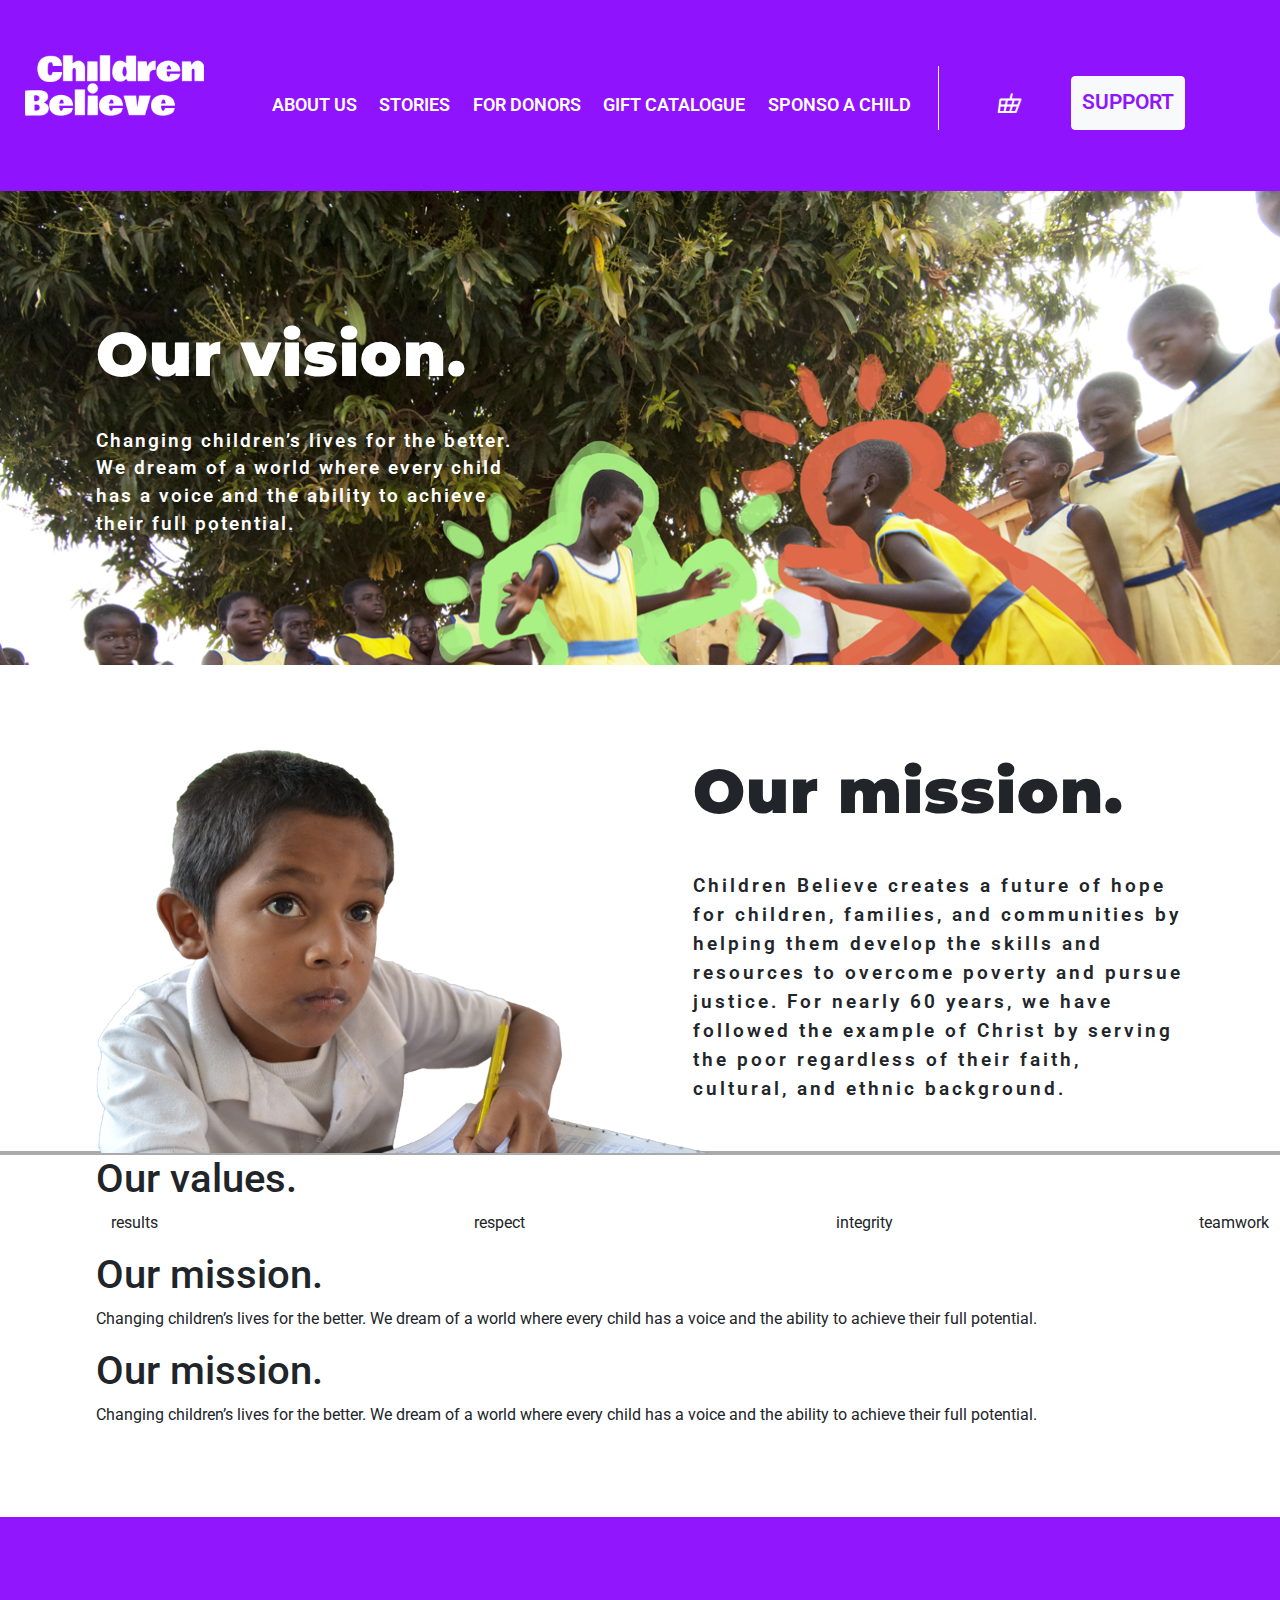
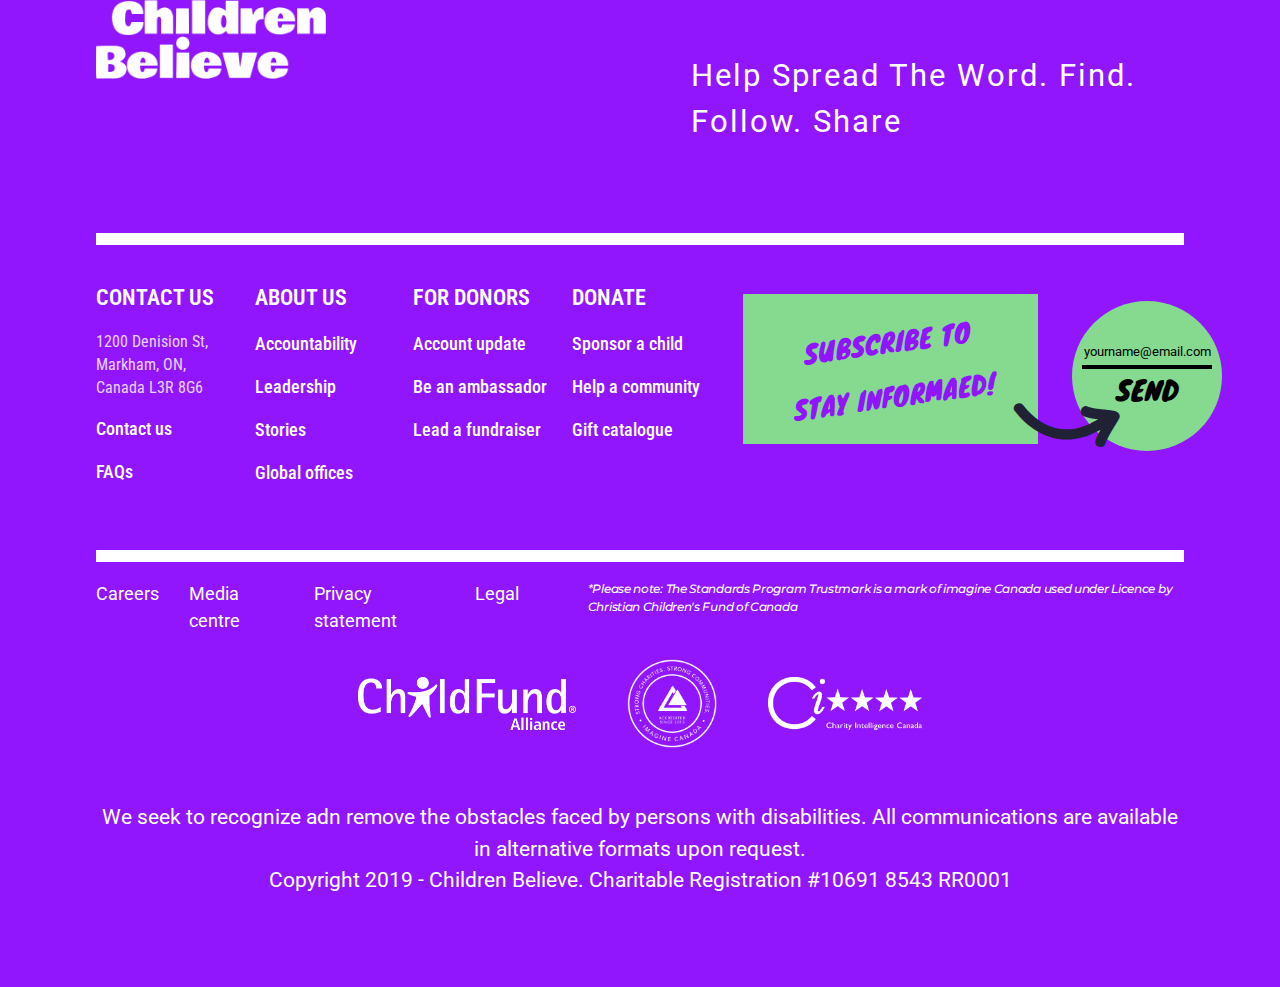
==== pages/mission.html @ 6f50b4f4 "vision & mission" ====
<!DOCTYPE html>
<html lang="en">
<head>
  <title>Bootstrap 4 Example</title>
  <meta charset="utf-8">
  <meta name="viewport" content="width=device-width, initial-scale=1">
  <link rel="stylesheet" href="https://maxcdn.bootstrapcdn.com/bootstrap/4.3.1/css/bootstrap.min.css">
  <link href='https://fonts.googleapis.com/css?family=Montserrat' rel='stylesheet'>
  <link href='https://fonts.googleapis.com/css?family=Bowlby+One' rel='stylesheet'>
  <link href='https://fonts.googleapis.com/css?family=Roboto+Condensed:700' rel='stylesheet' type='text/css'>
  <link href="https://fonts.googleapis.com/css?family=Archivo+Black|Bowlby+One|Bowlby+One+SC|Fjalla+One|IM+Fell+DW+Pica|Knewave|Lato:300,400,700|Montserrat:300,300i,400,400i,500,500i,600,600i,700,700i,800,800i|Roboto+Condensed:300,300i,400,400i,700,700i|Roboto:300,300i,400,400i,500,500i,700,700i,900,900i|Schoolbell&amp;display=swap&amp;subset=latin-ext" rel="stylesheet">

  <link rel="stylesheet" href="https://use.fontawesome.com/releases/v5.8.2/css/all.css" integrity="sha384-oS3vJWv+0UjzBfQzYUhtDYW+Pj2yciDJxpsK1OYPAYjqT085Qq/1cq5FLXAZQ7Ay" crossorigin="anonymous">
  <!--<link rel="stylesheet" type="text/css" href="//fonts.googleapis.com/css?family=Knewave"/>-->

  <script src="https://ajax.googleapis.com/ajax/libs/jquery/3.4.0/jquery.min.js"></script>
  <script src="https://cdnjs.cloudflare.com/ajax/libs/popper.js/1.14.7/umd/popper.min.js"></script>
  <script src="https://maxcdn.bootstrapcdn.com/bootstrap/4.3.1/js/bootstrap.min.js"></script>
  <link rel="stylesheet" href="../css/common.css">
  <link rel="stylesheet" href="../css/header.css">
  <link rel="stylesheet" href="../css/footer.css">
  <link rel="stylesheet" href="../css/mission.css">
</head>
<body>

  <div class="container-fluid content-wrapper">

    <!-- header section -->
    <div class="d-flex justify-content-between header-section">

      <div class="logo-part">
      </div>

      <div class="navbar-part">
        <nav class="navbar navbar-expand-sm">
          <!-- Links -->
          <ul class="navbar-nav">
            <li class="nav-item">
              <a class="nav-link" href="#">ABOUT US</a>
            </li>
            <li class="nav-item">
              <a class="nav-link" href="#">STORIES</a>
            </li>
            <li class="nav-item">
              <a class="nav-link" href="#">FOR DONORS</a>
            </li>
            <li class="nav-item">
              <a class="nav-link" href="#">GIFT CATALOGUE</a>
            </li>
            <li class="nav-item">
              <a class="nav-link" href="#">SPONSO A CHILD</a>
            </li>
          </ul>
          <i class="fas fa-bars" onclick="openNav()"></i>
          <div id="myNav" class="overlay d-md-none d-sm-block">
            <a href="javascript:void(0)" class="closebtn" onclick="closeNav()">&times;</a>
            <div class="overlay-content">
              <a href="#homepage.html">ABOUT US</a>
              <a href="">STORIES</a>
              <a href="">FOR DONORS</a>
              <a href="">GIFT CATALOGUE</a>
              <a href="#sneakers.html">SPONSO A CHILD</a>
            </div>
          </div>
        </nav>
      </div>

      <div class="contact-part">
        <i class="fa fa-search"></i>
        <div class="custom-dropdown-menu">
          <div class="input-group mb-3">
            <input type="text" class="form-control" placeholder="Search">
            <div class="input-group-append">
              <button class="btn btn-success" type="submit">Go</button>
            </div>
          </div>
        </div>

        <i class="fas fa-shopping-basket"></i>
        <i class="fa fa-phone"></i>

        <button  type="button" class="btn btn-light">SUPPORT</button>
      </div>
    </div>

    <!--vision container-->
    <div class="vision-container">
      <div class="custom-container">
        <div>
          <h1>Our vision.</h1>
          <p>Changing children’s lives for the better.
            We dream of a world where every child
            has a voice and the ability to achieve
            their full potential.</p>
        </div>
      </div>
    </div>

    <!--mission container-->
    <div class="mission-container">
      <div class="custom-container d-flex">
        <img src="../img/mission/mission2.png"/>
        <div class="left-part"></div>
        <div class="right-part">
          <h1>Our mission.</h1>
          <p>Children Believe creates a future of hope for
            children, families, and communities by helping them
            develop the skills and resources to overcome
            poverty and pursue justice.
            For nearly 60 years, we have followed the example
            of Christ by serving the poor regardless of their
            faith, cultural, and ethnic background.</p>
        </div>
      </div>
    </div>

    <!--values container-->
    <div class="values-container">
      <div class="custom-container">
        <div class="left-part">
          <h1>Our values.</h1>
          <div class="d-flex values-content-container">
            <div class="col-12 col-md-4">
              <p class="values-title">results</p>
            </div>
            <div class="col-12 col-md-4">
              <p class="values-title">respect</p>
            </div>
            <div class="col-12 col-md-4">
              <p class="values-title">integrity</p>
            </div>
            <div class="col-12 col-md-4">
              <p class="values-title">teamwork</p>
            </div>
            <div class="col-12 col-md-4">
              <p class="values-title">excellence</p>
            </div>
          </div>
        </div>
      </div>
    </div>

    <!--we believe container-->
    <div class="we-believe-container">
      <div class="custom-container">
        <div>
          <h1>Our mission.</h1>
          <p>Changing children’s lives for the better.
            We dream of a world where every child
            has a voice and the ability to achieve
            their full potential.</p>
        </div>
      </div>
    </div>

    <!--today aims container-->
    <div class="today-aims-container">
      <div class="custom-container">
        <div>
          <h1>Our mission.</h1>
          <p>Changing children’s lives for the better.
            We dream of a world where every child
            has a voice and the ability to achieve
            their full potential.</p>
        </div>
      </div>
    </div>

    <!--help buttons container-->
    <div class="help-buttons-container">
      <div class="custom-container">
      </div>
    </div>

    <!-- footer section -->
    <div class="footer-section">
      <div class="custom-container">
        <div class="d-md-flex d-sm-block footer-top">
          <div class="left-part"><img src="../img/home/logo.png"/></div>
          <div class="right-part ">
            <div class="icon-container d-md-block d-sm-flex">
              <i class="fab fa-facebook-square"></i>
              <i class="fab fa-twitter"></i>
              <i class="fab fa-instagram"></i>
              <i class="fab fa-youtube"></i>
            </div>
            <p>Help Spread The Word. Find. Follow. Share</p>
          </div>
        </div>
        <div class="footer-divide-white"></div>
        <div class="flex footer-middle">
          <div class="d-md-flex">
            <div class="footer-middle-left-section d-flex col-md-7">
              <div class="col-md-3">
                <p class="footer-middle-list-heading">CONTACT US</p>
                <p class="address-wrapper">
                  <span>1200 Denision St,</span>
                  <span>Markham, ON, </span>
                  <span>Canada L3R 8G6</span>
                </p>
                <p>Contact us</p>
                <p>FAQs</p>
              </div>
              <div class="col-md-3">
                <p class="footer-middle-list-heading">ABOUT US</p>
                <p>Accountability</p>
                <p>Leadership</p>
                <p>Stories</p>
                <p>Global offices</p>
              </div>
              <div class="col-md-3">
                <p class="footer-middle-list-heading">FOR DONORS</p>
                <p>Account update</p>
                <p>Be an ambassador</p>
                <p>Lead a fundraiser</p>
              </div>
              <div class="col-md-3">
                <p class="footer-middle-list-heading">DONATE</p>
                <p>Sponsor a child</p>
                <p>Help a community</p>
                <p>Gift catalogue</p>
              </div>
            </div>
            <div class="footer-middle-right-section d-md-flex d-sm-none d-none col-md-5">
              <div class="footer-middle-right-four">
                <div>SUBSCRIBE TO<br/>STAY INFORMAED!</div>
              </div>
              <span class="footer-arrow"></span>
              <div class="footer-middle-right-three">
                <p class="fmrt-bottom-email">yourname@email.com</p>
                <div class="fmrtb-divide"></div>
                <div class="fmrt-bottom-text">SEND</div>
                <div class="d-lg-none d-md-none d-sm-block">SEND</div>
              </div>
            </div>
          </div>
        </div>
        <div class="footer-divide-white-bottom"></div>
        <div class="footer-bottom">
          <div class="footer-bottom-title d-md-flex">
            <div class="fbt-left col-md-5 d-md-flex">
              <p>Careers</p>
              <p>Media centre</p>
              <p>Privacy statement</p>
              <p>Legal</p>
            </div>
            <div class="fbt-right col-md-7 d-md-flex">
              <p>*Please note: The Standards Program Trustmark is a mark of imagine Canada used under Licence by Christian Children's Fund of Canada</p>
            </div>
          </div>
          <div class="footer-bottom-logos d-flex">
            <img class="footer-bottom-logos1" src="../img/home/footer3.png">
            <img class="footer-bottom-logos2" src="../img/home/footer1.png">
            <img class="footer-bottom-logos3" src="../img/home/footer2.png">
          </div>
          <div class="footer-bottom-down-texts">
            <p>We seek to recognize adn remove the obstacles faced by persons with disabilities. All communications are available in alternative formats upon request.</p>
            <p>Copyright 2019 - Children Believe. Charitable Registration #10691 8543 RR0001</p>
          </div>
        </div>
      </div>
    </div>

  </div>

</body>
<link href="https://fonts.googleapis.com/css?family=Archivo+Black|Bowlby+One|Bowlby+One+SC|Fjalla+One|IM+Fell+DW+Pica|Knewave|Lato:300,400,700|Montserrat:300,300i,400,400i,500,500i,600,600i,700,700i,800,800i|Roboto+Condensed:300,300i,400,400i,700,700i|Roboto:300,300i,400,400i,500,500i,700,700i,900,900i|Schoolbell&amp;display=swap&amp;subset=latin-ext" rel="stylesheet">
<link rel="stylesheet" href="https://use.fontawesome.com/releases/v5.8.2/css/all.css" integrity="sha384-oS3vJWv+0UjzBfQzYUhtDYW+Pj2yciDJxpsK1OYPAYjqT085Qq/1cq5FLXAZQ7Ay" crossorigin="anonymous">
<script src="https://code.jquery.com/jquery-3.3.1.slim.min.js" integrity="sha384-q8i/X+965DzO0rT7abK41JStQIAqVgRVzpbzo5smXKp4YfRvH+8abtTE1Pi6jizo" crossorigin="anonymous"></script>
<script src="https://stackpath.bootstrapcdn.com/bootstrap/4.3.1/js/bootstrap.min.js" integrity="sha384-JjSmVgyd0p3pXB1rRibZUAYoIIy6OrQ6VrjIEaFf/nJGzIxFDsf4x0xIM+B07jRM" crossorigin="anonymous"></script>
<script defer="" src="https://i.icomoon.io/public/d51cbecea9/cb-font-icons/svgxuse.js"></script>
<script src="../js/common.js"></script>
</html>
---- css/common.css ----
@font-face {
  font-family: 'icomoon';
  src: url('../fonts/icomoon.eot?8ezi23');
  src: url('../fonts/icomoon.eot?8ezi23#iefix') format('embedded-opentype'),
  url('../fonts/icomoon.woff2?8ezi23') format('woff2'),
  url('../fonts/icomoon.ttf?8ezi23') format('truetype'),
  url('../fonts/icomoon.woff?8ezi23') format('woff'),
  url('../fonts/icomoon.svg?8ezi23#icomoon') format('svg');
  font-weight: normal;
  font-style: normal;
}

[class^="icon-"], [class*=" icon-"] {
  /* use !important to prevent issues with browser extensions that change fonts */
  font-family: 'icomoon' !important;
  speak: none;
  font-style: normal;
  font-weight: normal;
  font-variant: normal;
  text-transform: none;
  line-height: 1;

  /* Better Font Rendering =========== */
  -webkit-font-smoothing: antialiased;
  -moz-osx-font-smoothing: grayscale;
}

body {
  font-size: 1rem;
  font-family: "Roboto", sans-serif;
  overflow-x: hidden;
}

/*window wrapper*/
.content-wrapper {
  padding: 0;
}
.custom-container {
  margin: 0 auto;
  width: 77.6vw;
}

/*header search dropdown*/
.custom-dropdown-menu {
  width: 238px;
  justify-content: space-between;
  position: absolute;
  display: none;
  margin-left: -35px;
  margin-top: 71px;
}
.custom-dropdown-menu.active {
  display: block;
}
.custom-dropdown-menu button {
  margin: 0 !important;
  width: 30px !important;
  font-size: 16px !important;
  padding: 5px 43px 0 21px !important;
  text-align: center;
  color: white;
}

/*custom component*/
.custom-btn-normal {
  border-radius: 10px;
  font-family: "Roboto Condensed";
  font-size: 1.6vw;
  font-weight: bold;
  line-height: 24px;
  padding: 25px 44px;
}
.custom-btn-normal:hover {
  background-color: rgb(174, 82, 254);
  color: white;
}
.custom-btn-border {
  border: solid 1px rgb(174, 82, 254);
  background-color: white;
  color: rgb(174, 82, 254);
}
.custom-btn-fill {
  border: solid 1px rgb(174, 82, 254);
  background-color: rgb(174, 82, 254);
  color: white;
}

@media (max-width: 1750px) {
  .custom-container {
    margin: 0 auto;
    /*width: 1488px;*/
    width: 85vw;
  }
}

@media (max-width: 1199px) {
  .custom-container {
    margin: 0 auto;
    width: 100%;
  }
}
---- css/header.css ----
/*header style*/

.header-section {
  background-color: #9013fe;
  padding: 55px 81px 50px;
  font-size: 1rem;
  color: white;
  align-items: center;
}

.header-section .logo-part {
  font-size: 2rem;
  font-family: 'Montserrat', sans-serif;
  width: 14.6%;
  background-image: url('../img/home/logo.png');
  background-repeat: no-repeat;
  background-size: contain;
  height: 86px;
}

.header-section .navbar-part {
  width: 60%;
  justify-content: center;
  display: flex;
}

.header-section .navbar-part .navbar {
  font-size: 1.4rem;
  width: 100%;
  justify-content: flex-end;
  padding-top: 1.3rem;
}

.header-section .navbar-part .navbar ul {
  width: 100% !important;
  justify-content: flex-end;
}

.header-section .navbar-part .navbar ul li {
  margin: 0 1.6%;
  font-weight: 600;
}

.header-section .navbar-part .navbar ul li a {
  color: white;
}

.header-section .fa-bars {
  display: none;
}

.header-section .contact-part {
  width: 25.9%;
  border-left: solid 1px white;
  font-size: 29px;
  display: flex;
  align-items: center;
  padding-left: 35px;
  font-weight: normal;
  padding-top: 10px;
}

.header-section .contact-part i {
  margin: 0 14px;
  transform: rotate(90deg);
  cursor: pointer;
}

.header-section .contact-part .fa-shopping-basket {
  font-family: 'icomoon' !important;
  transform: none;
}

.header-section .contact-part .fa-shopping-basket:before {
  content: "\e95c";
}

.header-section .contact-part button {
  margin-left: 30px;
  font-size: 30px;
  font-weight: 600;
  padding: 14px 26px;
  color: #9116fe;
}

@media (max-width: 1750px) {
  .header-section {
    padding: 55px 25px 50px;
  }

  .header-section .navbar-part .navbar ul li a {
    padding: 0;
    font-size: 18px;
  }

  .header-section .contact-part {
    font-size: 20px;
    display: flex;
    padding-left: 15px;
    padding-top: 10px;
  }

  .header-section .contact-part button {
    font-weight: 600;
    color: #9116fe;
    margin-left: 10px;
    font-size: 21px;
    padding: 10px;
  }
}

@media (max-width: 1199px) {
  .header-section {
    display: block !important;
    padding: 20px 20px 20px;
  }

  .header-section .logo-part {
    float: left;
    font-size: 2rem;
    font-family: 'Montserrat', sans-serif;
    width: 20%;
    background-image: url('../img/home/logo.png');
    background-repeat: no-repeat;
    background-size: contain;
    height: 86px;
    position: absolute;
    margin-top: 30px;
  }

  .header-section .navbar-part {
    display: flex;
    width: 80%;
    justify-content: center;
    float: right;
  }

  .header-section .navbar-part .navbar {
    font-size: 1rem;
    width: 100%;
    justify-content: flex-end;
    padding-top: 2rem;
  }

  .header-section .navbar-part .navbar ul {
    width: 100% !important;
    justify-content: flex-end;
  }

  .header-section .navbar-part .navbar ul li {
    margin: 0 1%;
  }

  .header-section .navbar-part .navbar ul li a {
    font-size: 15px;
  }
}

@media (max-width: 767px) {
  .header-section .logo-part {
    height: 8vh;
    width: 50vw;
    position: unset;
    margin: 0;
  }

  .header-section .navbar-part {
    width: unset;
  }

  .header-section .navbar-part .navbar {
    padding: 0;
    font-size: 2.4rem;
    width: 100% !important;
  }

  .header-section .fa-bars {
    display: block;
  }

  .navbar-nav {
    display: none;
  }

  .header-section .contact-part {
    justify-content: space-between;
  }

  .header-section .contact-part button {
    font-size: 16px;
    padding: 5px;
  }
}

/*mobile header style*/
.overlay {
  height: 100%;
  width: 0;
  position: fixed;
  z-index: 1;
  top: 0;
  right: 0;
  background-color: #9013fe;
  overflow-x: hidden;
  transition: 0.5s;
}
.overlay-content {
  position: relative;
  top: 19%;
  width: 100%;
  left: 9%;
}
.overlay a {
  padding: 8px;
  font-family: "Roboto", sans-serif;
  text-decoration: none;
  font-size: 33px;
  color: #fff;
  font-weight: 700;
  display: block;
  transition: 0.3s;
}
.overlay a:hover, .overlay a:focus {
  color: #ffb800;
}
.overlay .closebtn {
  position: absolute;
  top: 20px;
  left: 45px;
  font-size: 60px;
}

@media screen and (max-height: 450px) {
  .overlay a {
    font-size: 20px
  }
  .overlay .closebtn {
    font-size: 40px;
    top: 15px;
    right: 35px;
  }
}
---- css/footer.css ----
/*footer style*/
.footer-section {
  margin-top: 90px;
  background-color: #9116fe;
  color: white;
}

.footer-section .logo {
  width: 341px;
}

.footer-section .footer-top {
  padding: 83px 0;
}

.footer-section .footer-top > div {
  width: 50%;
}

.footer-section .footer-top .left-part img {
  width: 18vw;
}

.footer-section .footer-top .right-part {
  padding-left: 24px;
}

.footer-section .footer-top .right-part .icon-container {
  font-size: 53px;
}

.footer-section .footer-top .right-part .icon-container i {
  margin-left: 27px;
}

.footer-section .footer-top .right-part p {
  font-size: 31px;
  letter-spacing: 2px;
  margin-left: 27px;
}

.footer-divide-white {
  background-color: white;
  height: 12px;
  margin-top: -12px;
}

.footer-section .footer-middle {
  padding-top: 4vh;
}

.footer-section .footer-middle div {
  margin: 0;
  padding: 0;
}

.footer-middle-left-list-title {
  font-weight: 800;
  font-size: 1.4vw;
  font-family: "Montserrat", sans-serif !important;
}

.footer-middle-left-section > div > .footer-middle-list-heading {
  font-size: 22px;
  font-weight: 600;
  cursor: default !important;
  text-decoration: none !important;
}

.footer-middle-left-section > div > p {
  font-family: "Roboto Condensed", sans-serif !important;
  font-size: 18px;
  font-weight: 500;
}

.footer-middle-left-section > div > p:hover {
  text-decoration: underline;
  cursor: pointer;
}

.footer-middle-left-section > div > p.address-wrapper {
  font-size: 15px;
  font-weight: normal;
  line-height: 23px;
  opacity: 0.8;
  text-decoration: none;
  cursor: default;
}

.footer-middle-left-section > div > p > span {
  font-size: 16px;
  display: block;
}

.footer-middle-left-list {
  padding-top: 4vh !important;
}

.footer-middle-left-list1 {
  margin-top: -1vh !important;
}

.footer-middle-left-list1 a {
  font-weight: 600;
  letter-spacing: -1px;
  font-size: 23px;
  padding: 0 0 0 10px;
}

.footer-middle-left-list p {
  padding: 0 0 0 10px !important;
}

.footer-middle-left-list1 p {
  font-weight: 600;
  letter-spacing: -1px;
  font-size: 19px;
  padding: 0 0 0 10px;
}

.footer-middle-left-list2 {
  margin-top: 1vh !important
}

.footer-middle-left-list2 a {
  letter-spacing: -1px;
  font-size: 1.4vw;
  padding: 0;
}

.footer-middle-left-list2 p {
  font-weight: 600;
  letter-spacing: -1px;
  font-size: 19px;
  padding: 0 0 0 10px;
}

.footer-middle-left-list a {
  letter-spacing: -1px;
  font-size: 1.4vw;
  padding: 0;
}

.footer-middle-left-list p {
  letter-spacing: -1px;
  font-size: 1.4vw;
}

.footer-middle-right-three {
  flex-direction: column;
  display: flex;
  justify-content: center;
  background: #85da8f;
  width: 150px;
  height: 150px;
  margin-top: 20px !important;
  border-radius: 50%;
  position: absolute;
  right: -3vw;
  align-items: center;
  z-index: 0;
}

.footer-middle-right-three p {
  margin-bottom: 0;
  color: black;
  font-family: "Roboto", sans-serif;
  font-size: 13px;
}

.footer-arrow:before {
  content: "";
  font-family: "icomoon" !important;
  color: #212136;
  -webkit-font-smoothing: antialiased;
  font-size: 3vw;
  position: absolute;
  z-index: 1;
  top: 7rem;
  margin-left: -3vw;
  transform: rotate(10deg);
}

.fmrt-bottom-email {
  font-family: "Knewave", cursive;
  font-weight: 400;
}

.fmrt-bottom-text {
  font-family: "Knewave", cursive;
  font-weight: 400;
  color: black;
  margin-top: 10px;
  font-size: 27px;
}

.fmrtb-divide {
  margin-top: 3px !important;
  width: 130px;
  height: 4px;
  background-color: black;
}

.footer-middle-right-four {
  background-color: #85da8f;
  margin: 1vw !important;
  height: 150px;
  width: 23vw;
  display: flex;
  align-items: center;
  justify-content: center;
}

.footer-middle-right-four > div {
  font-family: "Knewave", cursive;
  color: #9114fd;
  line-height: 6vh;
  text-align: center;
  transform: rotate(-8deg);
  font-weight: normal;
  font-size: 2vw;
}

.footer-middle-right-four .fmrt-bottom-email {
  transform: rotate(-7deg);
  margin-top: -20px;
  color: #9114fd;
  font-size: 40px;
  line-height: 6vh;
  padding-top: 5vh;
  text-align: center;
  align-items: center;
  display: flex;
  justify-content: center;
}

.footer-divide-white-bottom {
  background-color: white;
  height: 12px;
  margin-top: 48px
}

.footer-bottom div {
  padding: 0;
  margin: 0;
}

.fbt-left p {
  font-size: 18px;
  padding-top: 2vh;
  padding-left: 0;
  padding-right: 30px;
}

.fbt-right {
  font-size: 14px;
}

.fbt-right p {
  font-family: Montserrat;
  font-style: italic;
  padding-top: 2vh;
  font-weight: 500;
  letter-spacing: -0.3px;
  padding-left: 3vw;
  font-size: 12px;
}

.footer-bottom-logos {
  margin-top: 1vh !important;
  justify-content: center;
}

.footer-bottom-logos1 {
  width: 17vw;
  object-fit: contain;
}

.footer-bottom-logos2 {
  width: 7vw;
  margin: 0 4vw;
  object-fit: contain;
}

.footer-bottom-logos3 {
  width: 12vw;
  object-fit: contain;
}

.footer-bottom-down-texts {
  padding-top: 6vh !important;
  padding-bottom: 10vh !important;

}

.footer-bottom-down-texts p {
  text-align: center;
  margin: 0;
  font-size: 21px;
}

@media (max-width: 1199px) {
  .footer-top {
    padding: 83px 20px !important;
  }

  .footer-top .left-part {
    display: flex;
    align-items: center;
    justify-content: center;
  }

  .footer-middle {
    padding: 55px 20px 0;
  }

  .footer-bottom {
    padding: 0 20px;
  }

  .footer-middle-right-four p {
    font-family: "Knewave", cursive;
    transform: rotate(-7deg);
    color: #9114fd;
    font-size: 25px;
    line-height: 30px;
    padding-top: 20px;
    text-align: center;
  }

  .footer-section .footer-top .right-part .icon-container i {
    margin-left: 10px;
  }

  .footer-middle-right-three {
    display: none;
  }

  .footer-arrow {
    display: none;
  }

  .footer-middle-left-section > div > .footer-middle-list-heading {
    font-size: 20px;
  }

  .footer-middle-left-section > div > p {
    font-size: 16px;
  }

  .footer-middle-left-section > div > p.address-wrapper {
    font-size: 13px;
    line-height: 23px;
  }

  .footer-middle-left-section > div > p > span {
    font-size: 14px;
  }
}

@media (max-width: 767px) {
  /*footer mobile style*/
  .footer-section {
    margin-top: 30px;
  }

  .footer-section .footer-top .right-part .icon-container {
    font-size: 28px;
    display: flex;
    justify-content: center;
  }

  .footer-section .footer-top div {
    width: 100%;
  }

  .footer-section .footer-top .left-part {
    display: flex;
    padding-bottom: 4vh;
    justify-content: center;
  }

  .footer-section .footer-top .left-part img {
    width: 60vw;
  }

  .footer-section .footer-top {
    padding: 34px 0;
  }

  .footer-section .footer-top .right-part {
    padding: 0;

  }

  .footer-section .footer-top .right-part .icon-container i {
    margin: 16px;
  }

  .footer-section .footer-top .right-part p {
    font-size: 20px;
    letter-spacing: 2px;
    margin-left: 0;
    text-align: center;
  }

  .footer-section .footer-middle {
    padding-top: 4vh;
    display: flex;
    align-items: center;
    justify-content: center;
  }

  .footer-middle-left-section {
    text-align: center;
    display: block !important;
  }

  .footer-middle-left-section .contact-us-container p {
    padding: 0 0 0 10px;
    margin: 0;
    font-size: 5vw;
  }

  .footer-middle-left-section > div {
    width: 100%;
  }

  .footer-middle-left-section > div > p {
    display: none;
  }

  .footer-middle-left-section > div > .footer-middle-list-heading {
    display: block;
  }

  .footer-middle-left-section > div > p.address-wrapper {
    font-size: 13px;
    line-height: 23px;
  }

  .footer-middle-left-section > div > p > span {
    font-size: 14px;
  }

  .footer-divide-white-bottom {
    background-color: white;
    height: 12px;
    margin-top: 4vh;
  }

  .fbt-left {
    display: flex;
    justify-content: center;
  }

  .fbt-left p {
    font-size: 18px;
    padding-top: 2vh;
    padding-left: 10px;
    padding-right: 10px;
    text-align: center;
  }

  .fbt-right p {
    text-align: center;
    font-family: Montserrat;
    font-style: italic;
    padding-top: 2vh;
    font-weight: 500;
    letter-spacing: -0.3px;
    font-size: 12px;
  }

  .footer-bottom {
    padding: 0 15px;
    display: flex;
    flex-direction: column;
  }

  .footer-bottom-logos {
    display: flex !important;
    flex-direction: column;
    align-items: center;
  }

  .footer-bottom-logos img {
    margin: 10px 0;
  }

  .footer-bottom-logos2 {
    width: 30vw;
    margin: 0 2vw;
  }

  .footer-bottom-logos1 {
    width: 30vw;
  }

  .footer-bottom-logos3 {
    width: 30vw;
  }

  .fbt-right p {
    padding-left: 0;
  }

  .footer-bottom-title {
    padding-top: 4vh !important;
    order: 2;
  }

  .footer-bottom-logos {
    order: 1;
    padding-top: 20px !important;
  }

  .footer-bottom-down-texts {
    order: 3;
  }

  .footer-bottom-down-texts p {
    font-size: 15px;
  }
}
---- css/mission.css ----
/*mission*/
.vision-container {
  background-image: url(../img/mission/mission1.png);
  background-size: cover;
  height: 37vw;
}
.vision-container .custom-container {
  display: flex;
  align-items: center;
  height: 100%;
}
.vision-container > div > div {
  width: 41%;
  color: white;
}
.vision-container h1 {
  letter-spacing: 1px;
  font-family: "Montserrat", sans-serif;
  font-size: 4.8vw;
  font-weight: 900;
  line-height: 72px;
  margin-bottom: 38px;
  margin-top: 30px;
}
.vision-container p {
  font-size: 1.45vw;
  font-weight: 600;
  letter-spacing: 2px;
  margin-bottom: 29px;
}

/*mission container*/
.mission-container {
  height: 38.3vw;
  border-bottom: solid 4px #aaa;
}
.mission-container .custom-container {
  height: 100%;
}
.mission-container .custom-container img {
  position: absolute;
  width: 48vw;
  margin-top: 6.6vw;
}
.mission-container .custom-container .left-part {
  width: 50%;
}
.mission-container .custom-container .right-part {
  width: 50%;
  margin-left: 8.3vw;
  display: flex;
  flex-direction: column;
  justify-content: center;
  height: 100%;
}
.mission-container h1 {
  letter-spacing: 1px;
  font-family: "Montserrat", sans-serif;
  font-size: 4.8vw;
  font-weight: 900;
  line-height: 72px;
  margin-bottom: 45px;
  margin-top: 73px;
}
.mission-container p {
  font-size: 1.51vw;
  font-weight: 600;
  letter-spacing: 3px;
  margin-bottom: 29px;
}
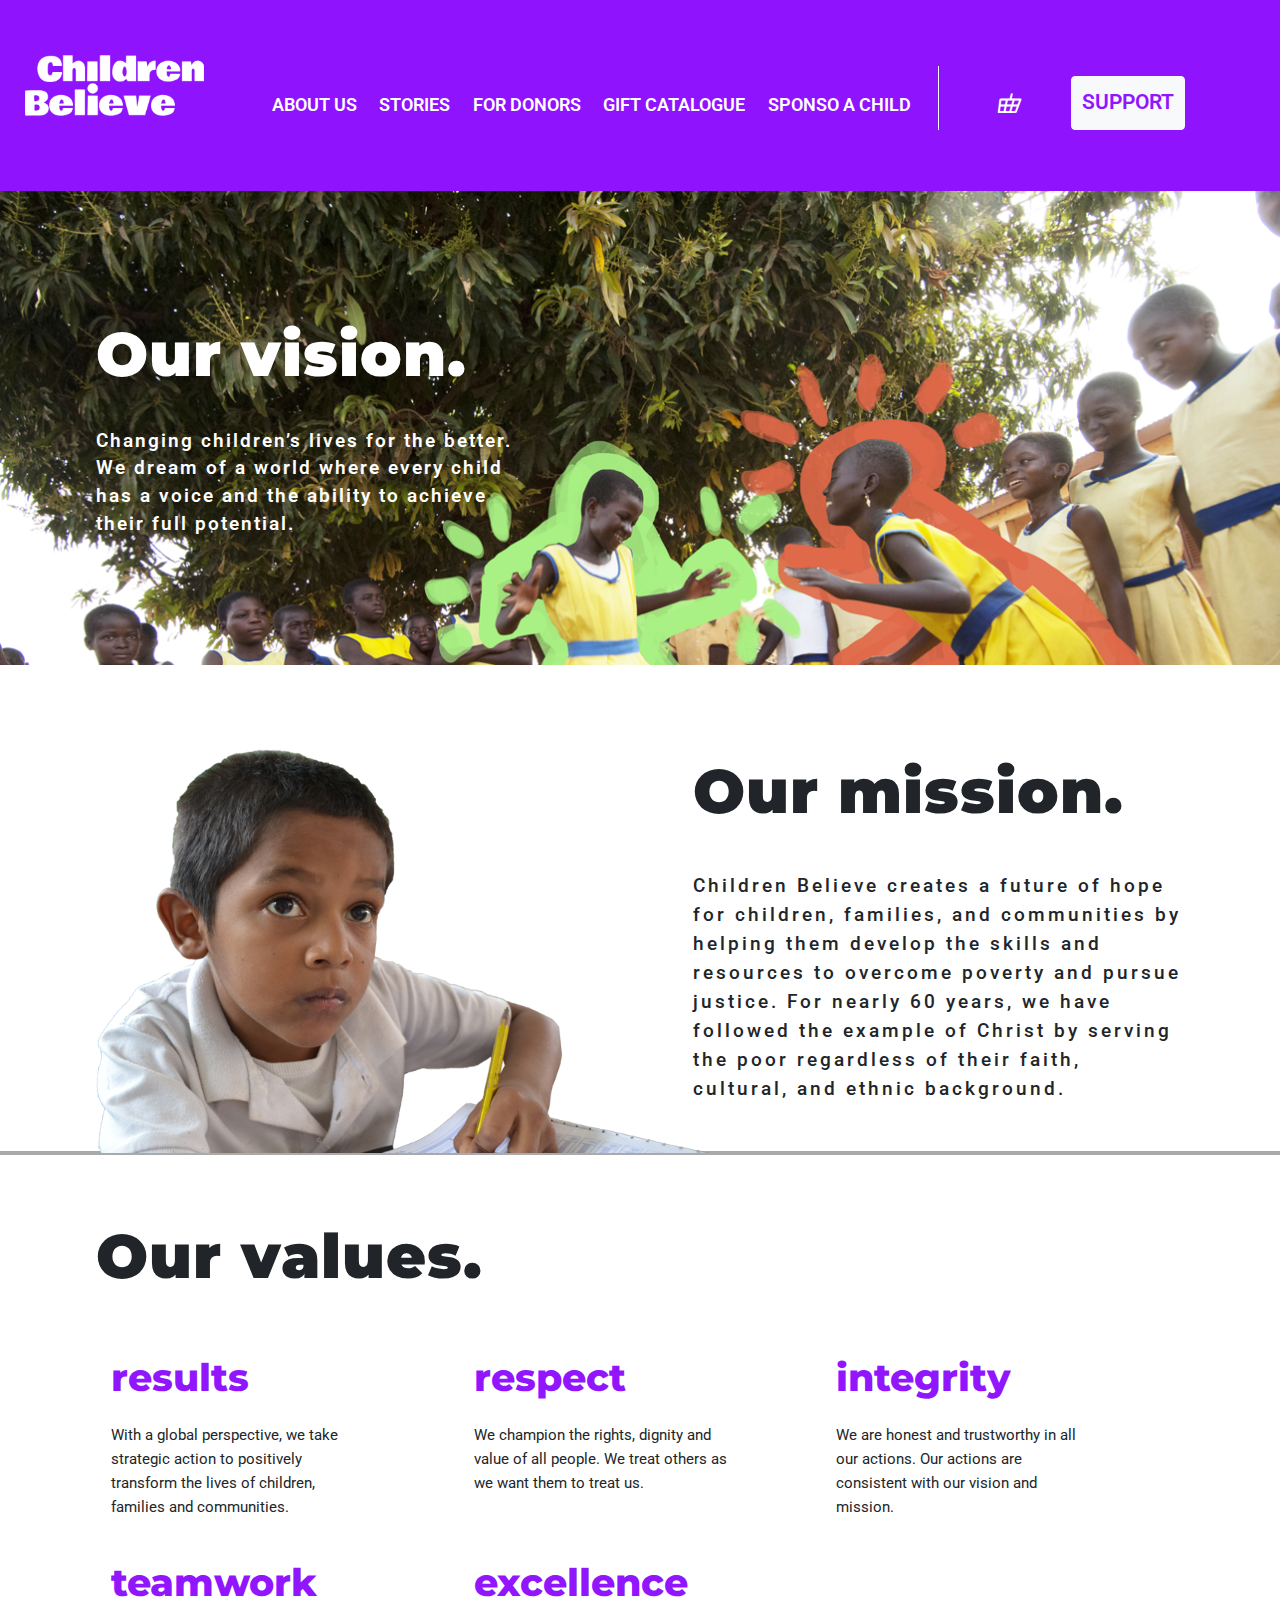
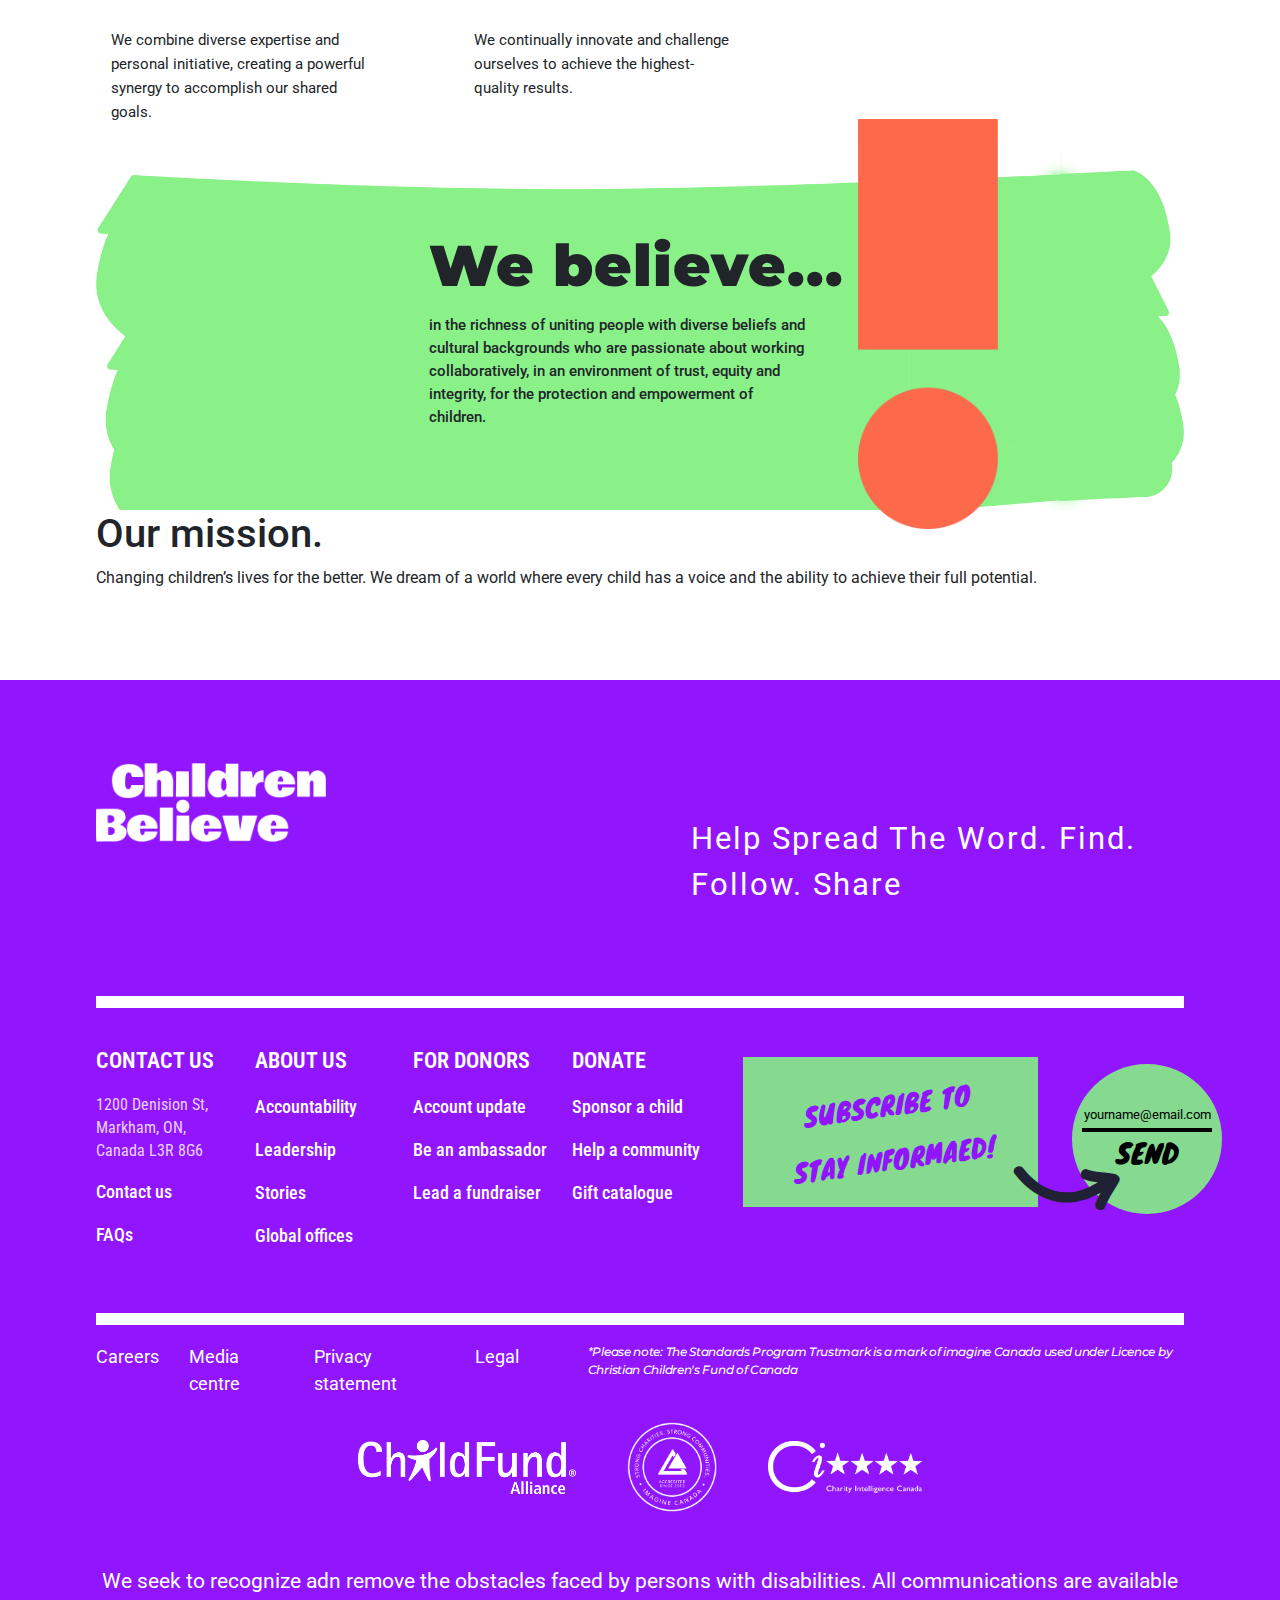
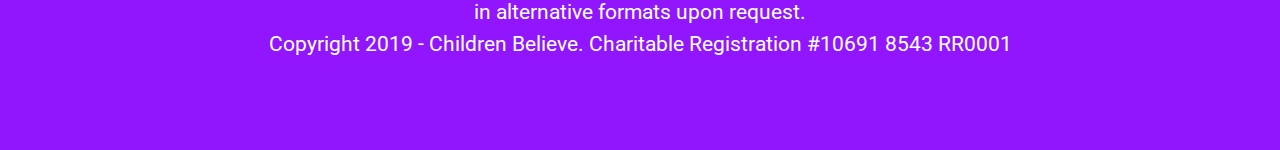
==== commit 3d54b859: "values & believe" ====
--- a/pages/mission.html
+++ b/pages/mission.html
@@ -122,18 +122,45 @@
           <div class="d-flex values-content-container">
             <div class="col-12 col-md-4">
               <p class="values-title">results</p>
+              <span>
+                With a global perspective, we take
+                strategic action to positively
+                transform the lives of children,
+                families and communities.
+              </span>
             </div>
             <div class="col-12 col-md-4">
               <p class="values-title">respect</p>
+              <span>
+                We champion the rights, dignity and
+                value of all people. We treat others as
+                we want them to treat us.
+              </span>
             </div>
             <div class="col-12 col-md-4">
               <p class="values-title">integrity</p>
+              <span>We are honest and trustworthy in all
+                our actions. Our actions are
+                consistent with our vision and
+                mission.
+              </span>
             </div>
             <div class="col-12 col-md-4">
               <p class="values-title">teamwork</p>
+              <span>
+                We combine diverse expertise and
+                personal initiative, creating a
+                powerful synergy to accomplish our
+                shared goals.
+              </span>
             </div>
             <div class="col-12 col-md-4">
               <p class="values-title">excellence</p>
+              <span>
+                We continually innovate and
+                challenge ourselves to achieve the
+                highest-quality results.
+              </span>
             </div>
           </div>
         </div>
@@ -143,12 +170,15 @@
     <!--we believe container-->
     <div class="we-believe-container">
       <div class="custom-container">
+        <!--<img src="../img/mission/mission3.png"/>-->
+        <img src="../img/mission/mission4.png"/>
         <div>
-          <h1>Our mission.</h1>
-          <p>Changing children’s lives for the better.
-            We dream of a world where every child
-            has a voice and the ability to achieve
-            their full potential.</p>
+          <h1>We believe...</h1>
+          <p>in the richness of uniting people with diverse beliefs
+            and cultural backgrounds who are passionate about
+            working collaboratively, in an environment of trust,
+            equity and integrity, for the protection and
+            empowerment of children.</p>
         </div>
       </div>
     </div>
--- a/css/mission.css
+++ b/css/mission.css
@@ -65,7 +65,73 @@
 }
 .mission-container p {
   font-size: 1.51vw;
-  font-weight: 600;
+  font-weight: 500;
   letter-spacing: 3px;
   margin-bottom: 29px;
+}
+
+/*values container*/
+.values-container {
+  margin-top: 5.1vw;
+}
+.values-container h1 {
+  letter-spacing: 1px;
+  font-family: "Montserrat", sans-serif;
+  font-size: 4.8vw;
+  font-weight: 900;
+  line-height: 72px;
+  margin-bottom: 3.9vw;
+}
+.values-content-container {
+  flex-wrap: wrap;
+}
+.values-content-container > div {
+  padding-right: 7vw;
+  margin-bottom: 4vw;
+  max-height: 12vw;
+}
+.values-content-container .values-title {
+  margin-bottom: 9px;
+  font-family: "Montserrat", sans-serif;
+  font-size: 3vw;
+  font-weight: 800;
+  line-height: 72px;
+  color: #9116fe;
+}
+.values-content-container span {
+  font-size: 1.2vw;
+  font-weight: 400;
+}
+
+/*we believe*/
+.we-believe-container .custom-container {
+  background-image: url("../img/mission/mission3.png");
+  background-size: cover;
+  height: 28vw;
+  display: flex;
+  justify-content: center;
+  align-items: center;
+}
+.we-believe-container .custom-container > div {
+  width: 33vw;
+  margin-top: 1vw;
+}
+.we-believe-container img {
+  position: absolute;
+  left: 67vw;
+  margin-top: -1vw  ;
+  width: 11vw;
+}
+.we-believe-container h1 {
+  letter-spacing: 1px;
+  font-family: "Montserrat", sans-serif;
+  font-size: 4.5vw;
+  font-weight: 900;
+  line-height: 72px;
+  margin-bottom: 1vw;
+}
+.we-believe-container p {
+  font-size: 1.2vw;
+  font-weight: 500;
+  width: 90%;
 }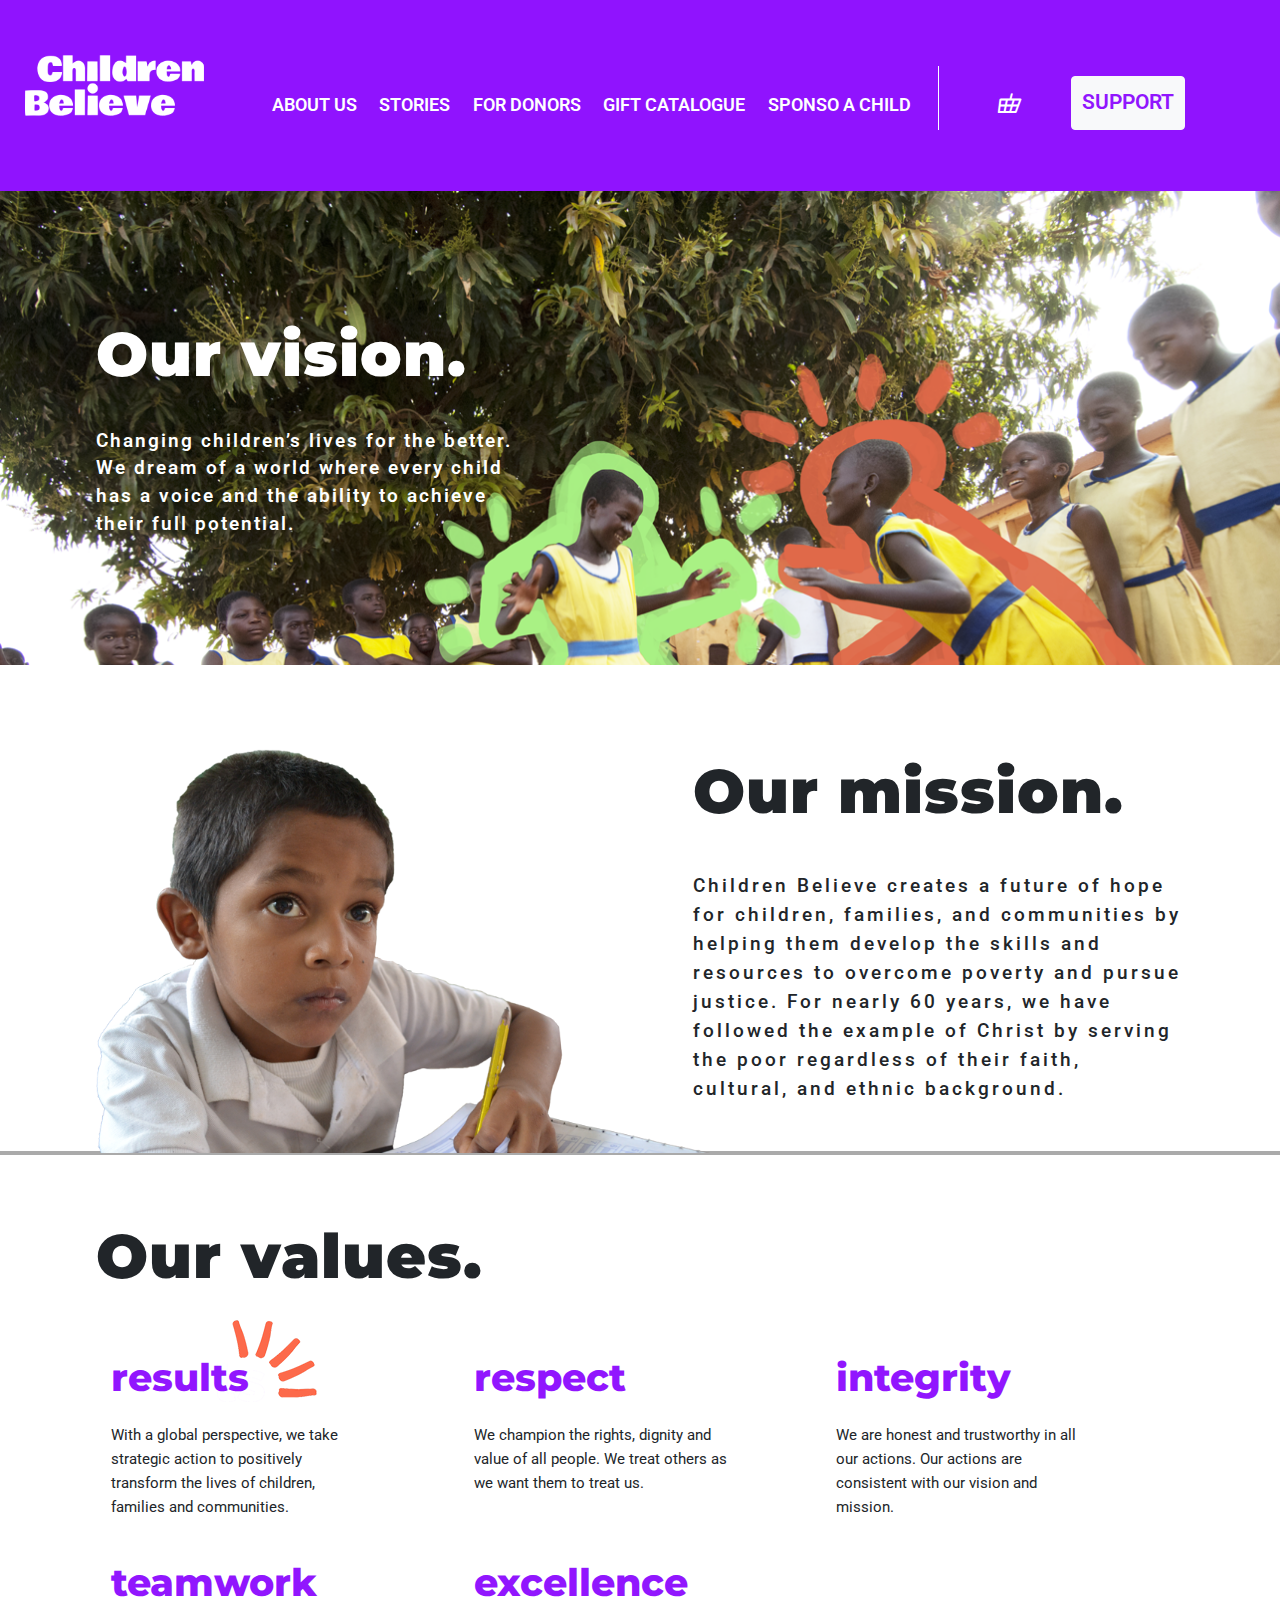
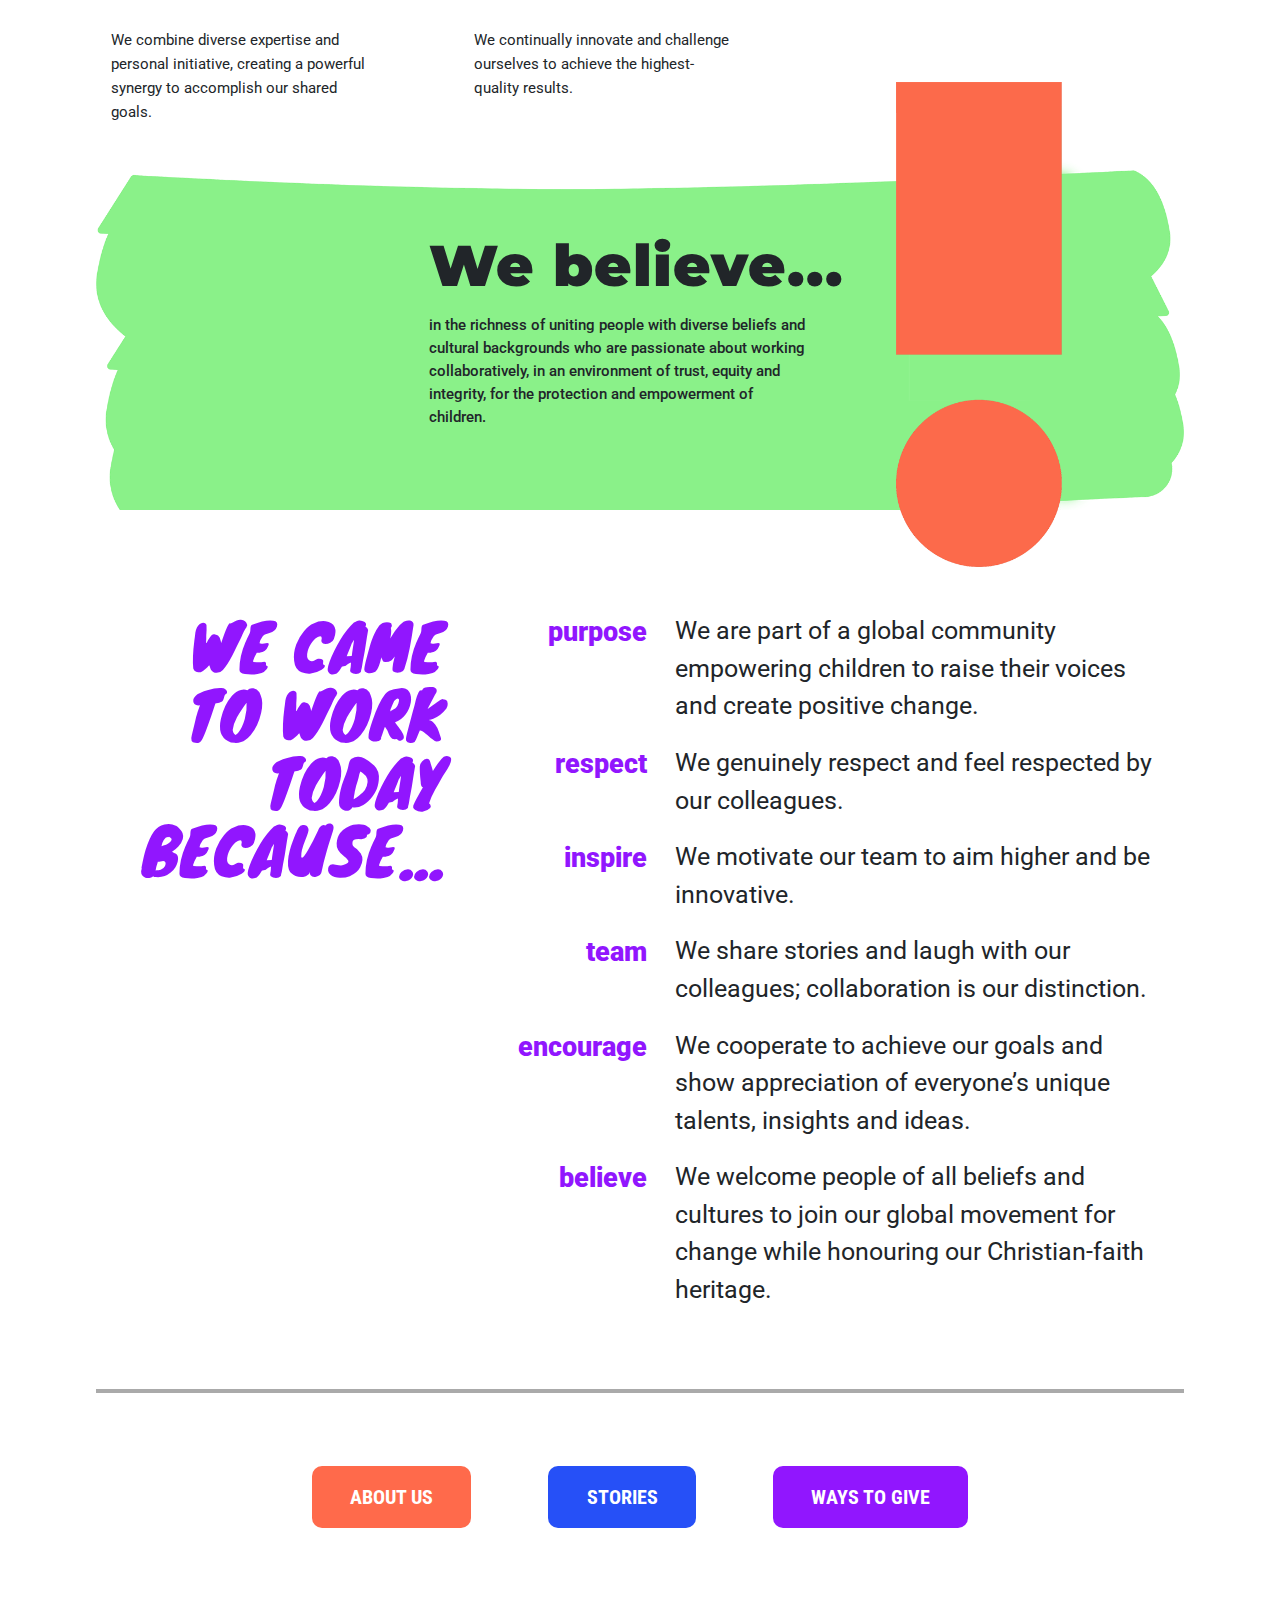
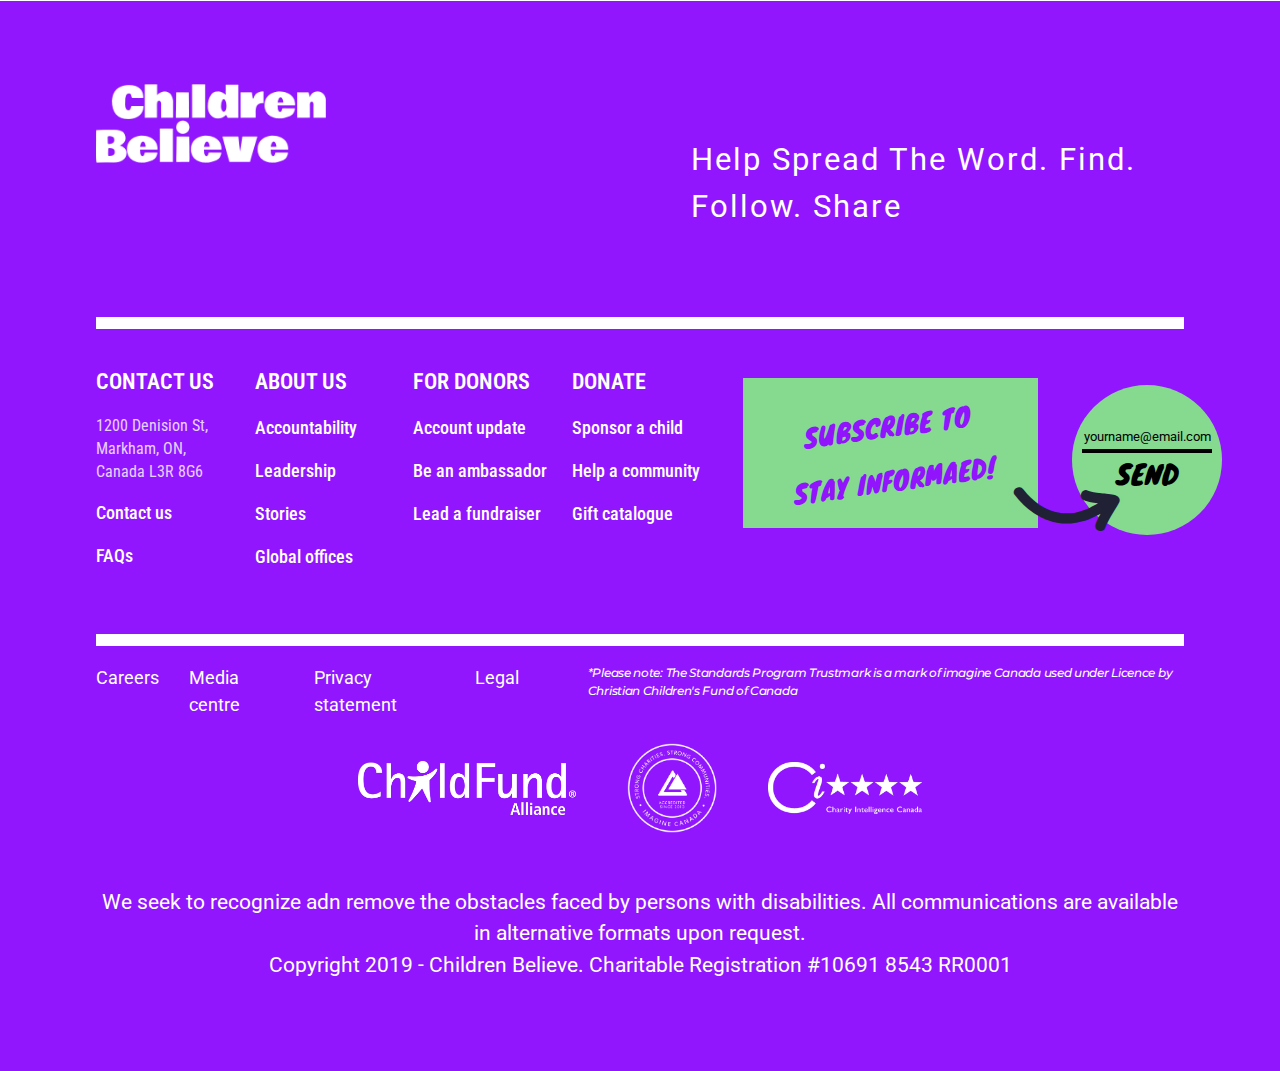
==== commit 0d2ab16e: "bottom part" ====
--- a/pages/mission.html
+++ b/pages/mission.html
@@ -121,7 +121,7 @@
           <h1>Our values.</h1>
           <div class="d-flex values-content-container">
             <div class="col-12 col-md-4">
-              <p class="values-title">results</p>
+              <p class="values-title">results<img src="../img/mission/speaker.png"/></p>
               <span>
                 With a global perspective, we take
                 strategic action to positively
@@ -185,13 +185,63 @@
 
     <!--today aims container-->
     <div class="today-aims-container">
-      <div class="custom-container">
-        <div>
-          <h1>Our mission.</h1>
-          <p>Changing children’s lives for the better.
-            We dream of a world where every child
-            has a voice and the ability to achieve
-            their full potential.</p>
+      <div class="d-flex custom-container">
+        <div class="col-md-4 col-12 left-part">
+          WE CAME TO WORK TODAY BECAUSE...
+        </div>
+        <div class="col-md-8 col-12 right-part">
+          <div class="d-flex aim-container">
+            <div class="aim-heading">
+              purpose
+            </div>
+            <div class="aim-content">
+              We are part of a global community empowering children to raise
+              their voices and create positive change.
+            </div>
+          </div>
+          <div class="d-flex aim-container">
+            <div class="aim-heading">
+              respect
+            </div>
+            <div class="aim-content">
+              We genuinely respect and feel respected by our colleagues.
+            </div>
+          </div>
+          <div class="d-flex aim-container">
+            <div class="aim-heading">
+              inspire
+            </div>
+            <div class="aim-content">
+              We motivate our team to aim higher and be innovative.
+            </div>
+          </div>
+          <div class="d-flex aim-container">
+            <div class="aim-heading">
+              team
+            </div>
+            <div class="aim-content">
+              We share stories and laugh with our colleagues; collaboration is our
+              distinction.
+            </div>
+          </div>
+          <div class="d-flex aim-container">
+            <div class="aim-heading">
+              encourage
+            </div>
+            <div class="aim-content">
+              We cooperate to achieve our goals and show appreciation of
+              everyone’s unique talents, insights and ideas.
+            </div>
+          </div>
+          <div class="d-flex aim-container">
+            <div class="aim-heading">
+              believe
+            </div>
+            <div class="aim-content">
+              We welcome people of all beliefs and cultures to join our global
+              movement for change while honouring our Christian-faith heritage.
+            </div>
+          </div>
         </div>
       </div>
     </div>
@@ -199,6 +249,9 @@
     <!--help buttons container-->
     <div class="help-buttons-container">
       <div class="custom-container">
+        <button type="button" class="btn custom-btn-normal custom-btn-fill ">ABOUT US</button>
+        <button type="button" class="btn custom-btn-normal custom-btn-fill ">STORIES</button>
+        <button type="button" class="btn custom-btn-normal custom-btn-fill ">WAYS TO GIVE</button>
       </div>
     </div>
 
--- a/css/footer.css
+++ b/css/footer.css
@@ -1,6 +1,5 @@
 /*footer style*/
 .footer-section {
-  margin-top: 90px;
   background-color: #9116fe;
   color: white;
 }
--- a/css/mission.css
+++ b/css/mission.css
@@ -98,6 +98,10 @@
   line-height: 72px;
   color: #9116fe;
 }
+.values-content-container .values-title img {
+  margin-left: -2.5vw;
+  margin-top: -3vw;
+}
 .values-content-container span {
   font-size: 1.2vw;
   font-weight: 400;
@@ -118,9 +122,9 @@
 }
 .we-believe-container img {
   position: absolute;
-  left: 67vw;
-  margin-top: -1vw  ;
-  width: 11vw;
+  left: 70vw;
+  margin-top: -1vw;
+  width: 13vw;
 }
 .we-believe-container h1 {
   letter-spacing: 1px;
@@ -134,4 +138,60 @@
   font-size: 1.2vw;
   font-weight: 500;
   width: 90%;
+}
+
+/*today aims*/
+.today-aims-container {
+  margin-top: 8vw;
+}
+.today-aims-container .custom-container {
+  border-bottom: solid 4px #aaa;
+  padding-bottom: 4.8vw;
+}
+.today-aims-container .left-part {
+  font-family: "Knewave", cursive;
+  font-size: 5vw;
+  text-align: right;
+  line-height: 5.3vw;
+  color: #9116fe;
+}
+.today-aims-container .right-part {
+  font-size: 27px;
+}
+.today-aims-container .right-part .aim-container {
+  margin-bottom: 1.5vw;
+}
+.today-aims-container .right-part .aim-heading {
+  font-weight: 900;
+  color: #9116fe;
+  width: 25%;
+  text-align: right;
+}
+.today-aims-container .right-part .aim-content {
+  padding-left: 4%;
+  width: 75%;
+  font-size: 25px;
+}
+
+/*help buttons*/
+.help-buttons-container {
+  padding: 5.7vw 0;
+}
+.help-buttons-container .custom-container {
+  display: flex;
+  justify-content: center;
+}
+.help-buttons-container .custom-container button {
+  margin: 0 3vw;
+  padding: 1.5vw 3vw;
+  border: none;
+}
+.help-buttons-container .custom-container button:first-child {
+  background-color: rgb(256, 106, 75);
+}
+.help-buttons-container .custom-container button:nth-child(2) {
+  background-color: #2650f7;
+}
+.help-buttons-container .custom-container button:nth-child(3) {
+  background-color: #9116fe;
 }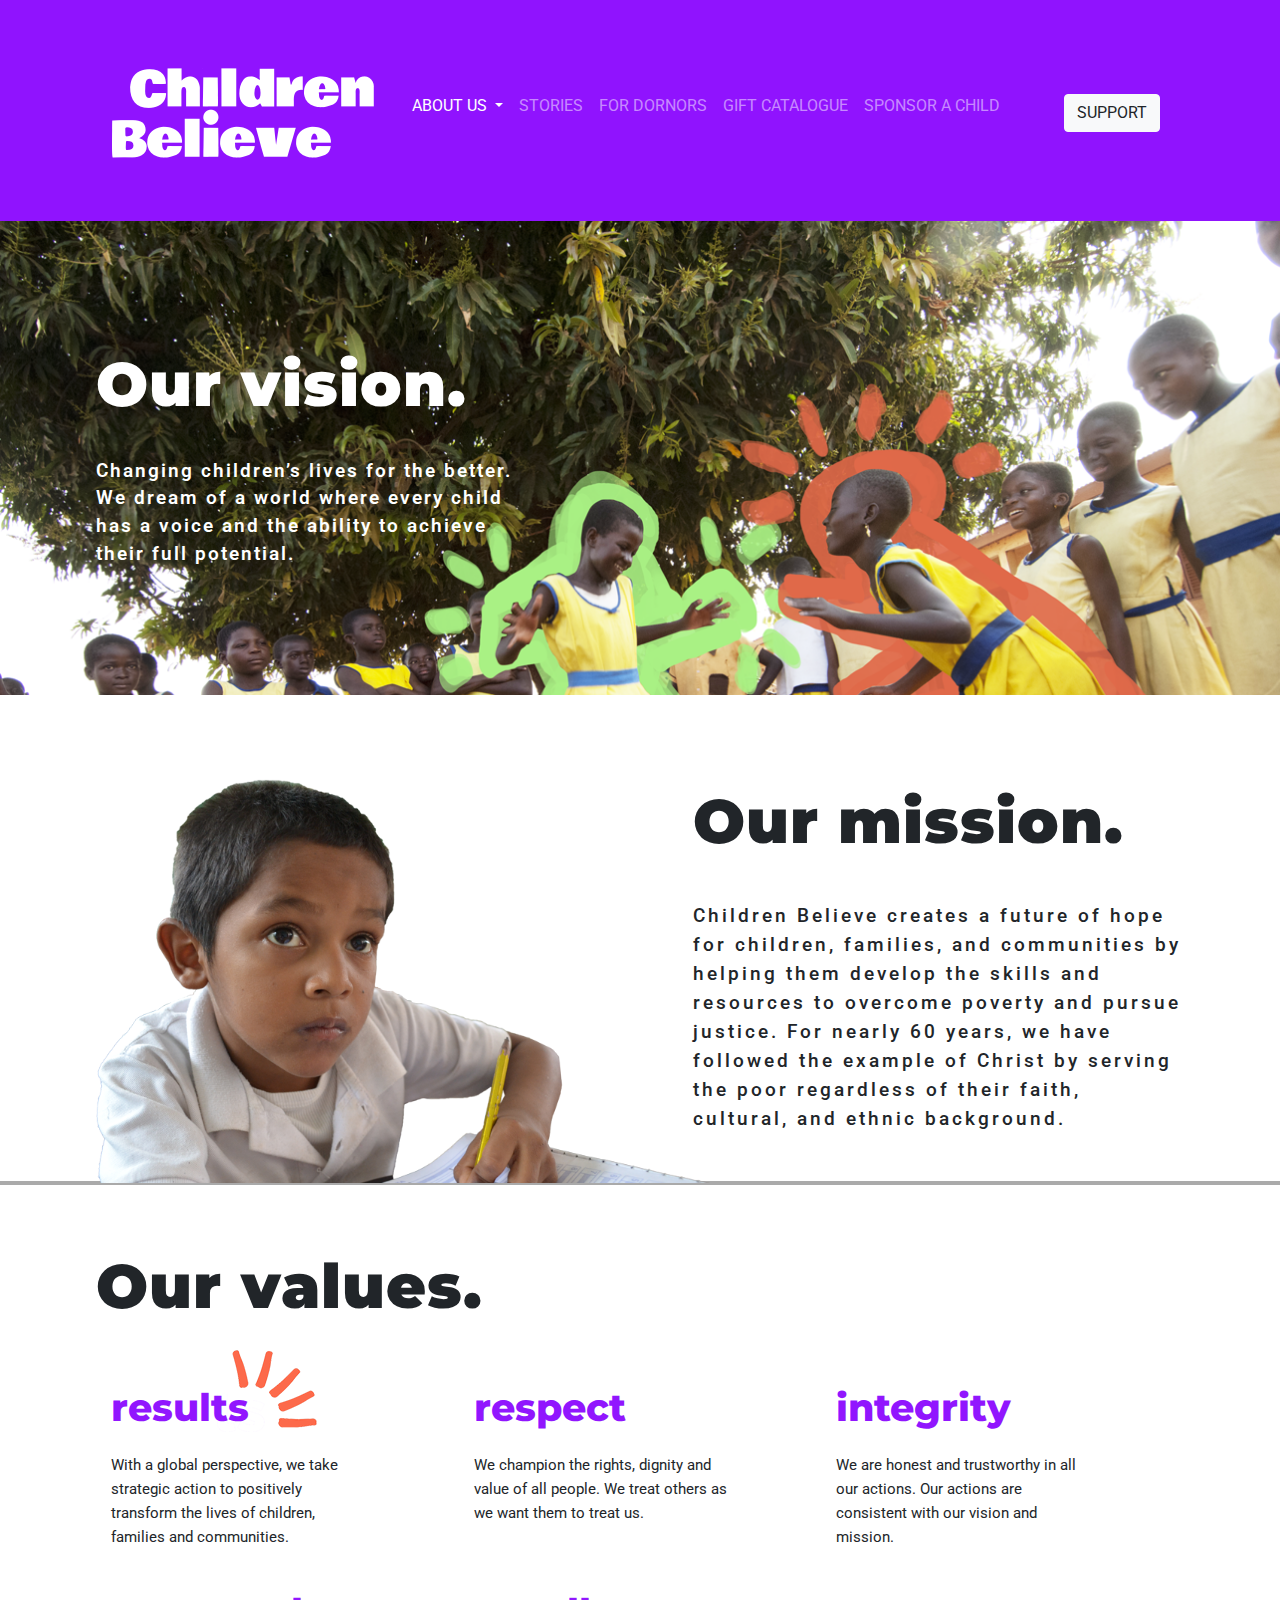
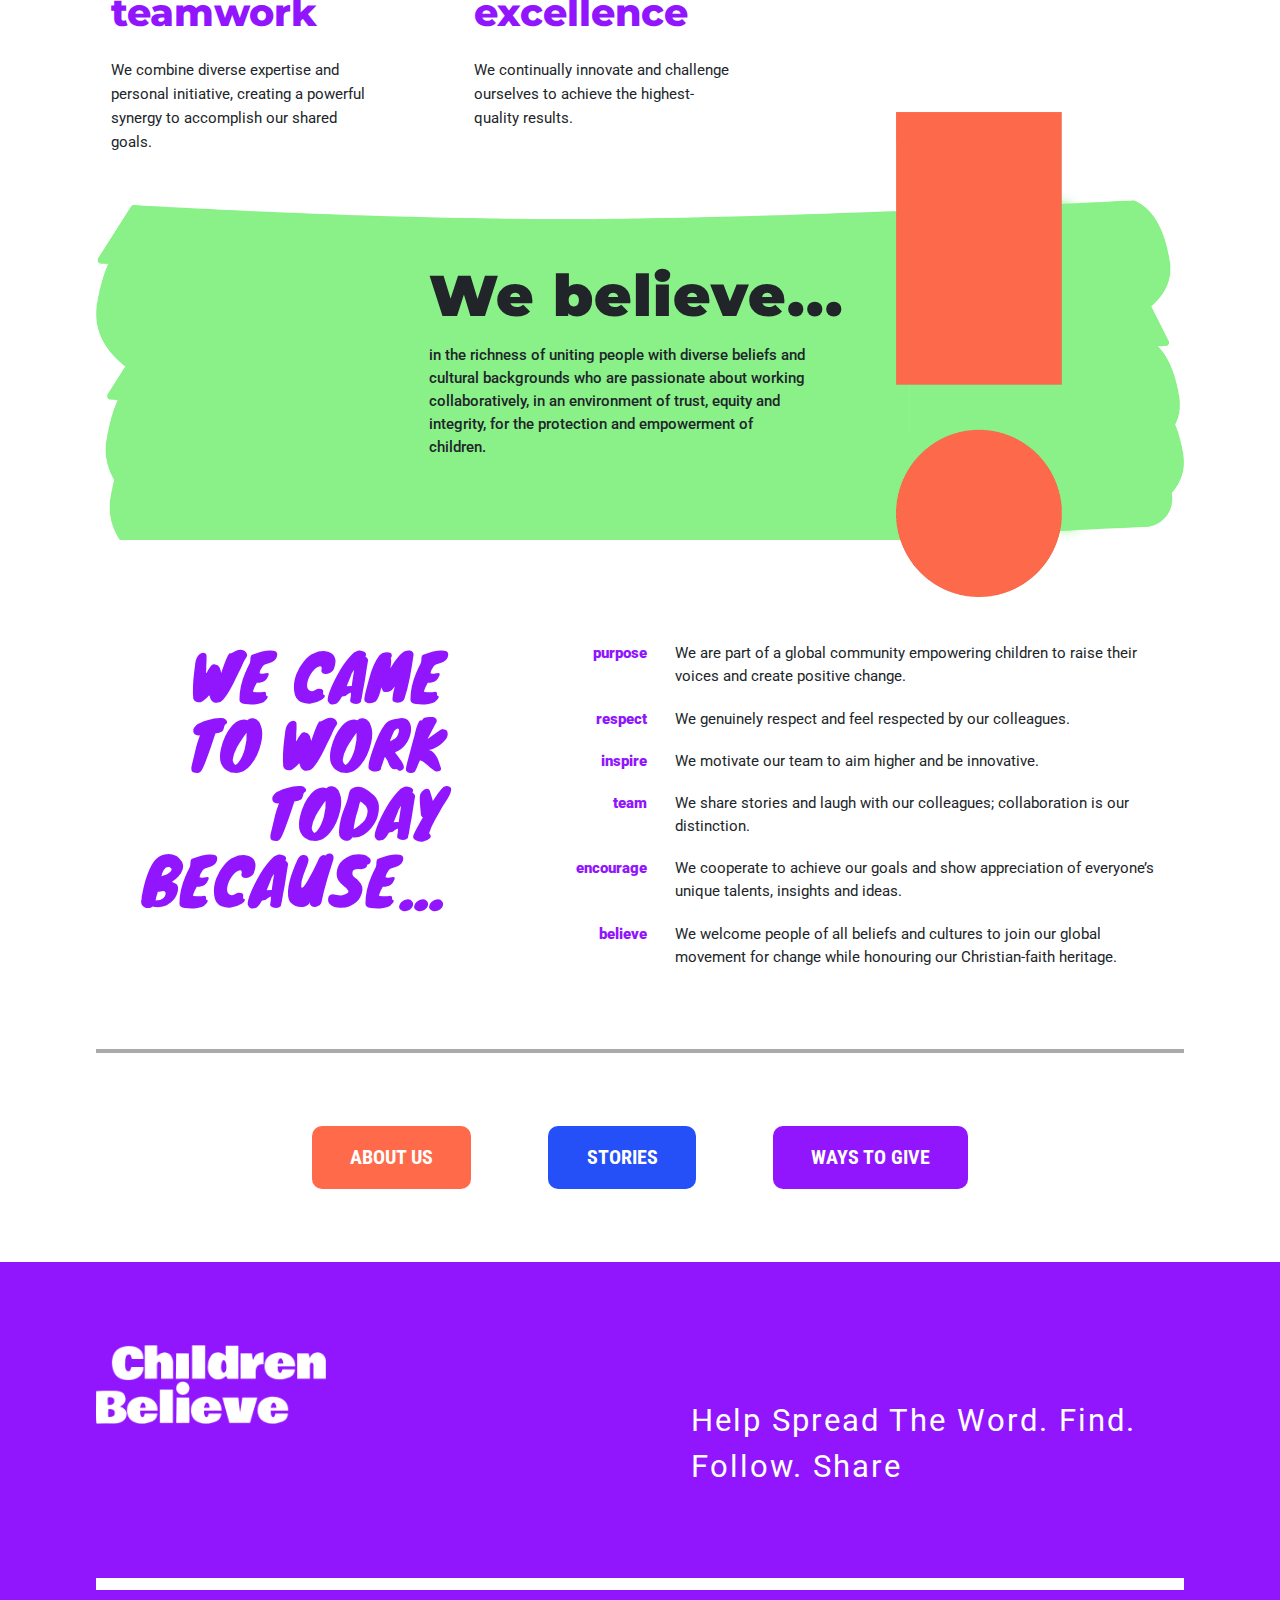
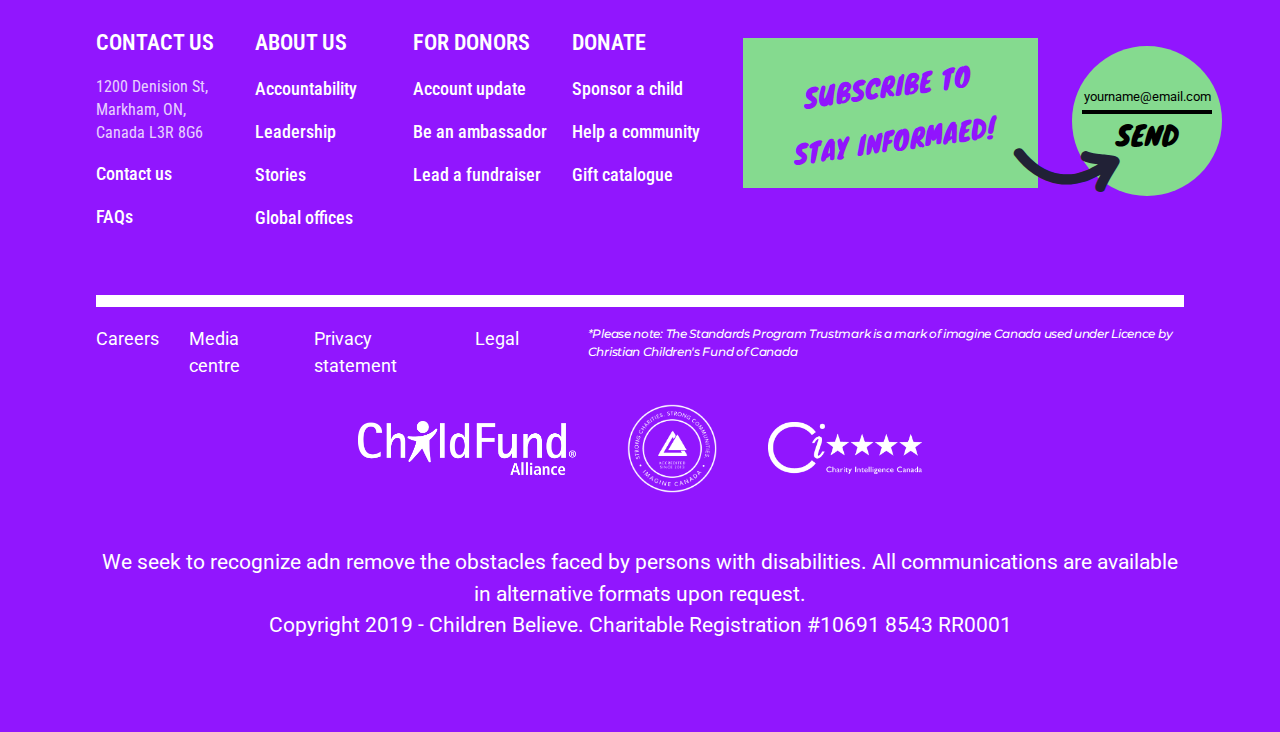
==== commit fff3dd05: "mission - responsive complete" ====
--- a/pages/mission.html
+++ b/pages/mission.html
@@ -28,58 +28,134 @@
     <!-- header section -->
     <div class="d-flex justify-content-between header-section">
 
-      <div class="logo-part">
-      </div>
-
-      <div class="navbar-part">
-        <nav class="navbar navbar-expand-sm">
-          <!-- Links -->
-          <ul class="navbar-nav">
-            <li class="nav-item">
-              <a class="nav-link" href="#">ABOUT US</a>
-            </li>
-            <li class="nav-item">
-              <a class="nav-link" href="#">STORIES</a>
-            </li>
-            <li class="nav-item">
-              <a class="nav-link" href="#">FOR DONORS</a>
-            </li>
-            <li class="nav-item">
-              <a class="nav-link" href="#">GIFT CATALOGUE</a>
-            </li>
-            <li class="nav-item">
-              <a class="nav-link" href="#">SPONSO A CHILD</a>
-            </li>
-          </ul>
-          <i class="fas fa-bars" onclick="openNav()"></i>
-          <div id="myNav" class="overlay d-md-none d-sm-block">
-            <a href="javascript:void(0)" class="closebtn" onclick="closeNav()">&times;</a>
-            <div class="overlay-content">
-              <a href="#homepage.html">ABOUT US</a>
-              <a href="">STORIES</a>
-              <a href="">FOR DONORS</a>
-              <a href="">GIFT CATALOGUE</a>
-              <a href="#sneakers.html">SPONSO A CHILD</a>
-            </div>
-          </div>
+      <!--<div class="logo-part">-->
+      <!--</div>-->
+
+      <!--<div class="navbar-part">-->
+        <!--<nav class="navbar navbar-expand-sm">-->
+          <!--&lt;!&ndash; Links &ndash;&gt;-->
+          <!--<ul class="navbar-nav">-->
+            <!--<li class="nav-item">-->
+              <!--<a class="nav-link" href="#">ABOUT US</a>-->
+            <!--</li>-->
+            <!--<li class="nav-item">-->
+              <!--<a class="nav-link" href="#">STORIES</a>-->
+            <!--</li>-->
+            <!--<li class="nav-item">-->
+              <!--<a class="nav-link" href="#">FOR DONORS</a>-->
+            <!--</li>-->
+            <!--<li class="nav-item">-->
+              <!--<a class="nav-link" href="#">GIFT CATALOGUE</a>-->
+            <!--</li>-->
+            <!--<li class="nav-item">-->
+              <!--<a class="nav-link" href="#">SPONSOR A CHILD</a>-->
+            <!--</li>-->
+          <!--</ul>-->
+          <!--<i class="fas fa-bars" onclick="openNav()"></i>-->
+          <!--<div id="myNav" class="overlay d-md-none d-sm-block">-->
+            <!--<a href="javascript:void(0)" class="closebtn" onclick="closeNav()">&times;</a>-->
+            <!--<div class="overlay-content">-->
+              <!--<a href="#homepage.html">ABOUT US</a>-->
+              <!--<a href="">STORIES</a>-->
+              <!--<a href="">FOR DONORS</a>-->
+              <!--<a href="">GIFT CATALOGUE</a>-->
+              <!--<a href="#sneakers.html">SPONSO A CHILD</a>-->
+            <!--</div>-->
+          <!--</div>-->
+        <!--</nav>-->
+      <!--</div>-->
+
+      <!--<div class="contact-part">-->
+        <!--<i class="fa fa-search"></i>-->
+        <!--<div class="custom-dropdown-menu">-->
+          <!--<div class="input-group mb-3">-->
+            <!--<input type="text" class="form-control" placeholder="Search">-->
+            <!--<div class="input-group-append">-->
+              <!--<button class="btn btn-success" type="submit">Go</button>-->
+            <!--</div>-->
+          <!--</div>-->
+        <!--</div>-->
+
+        <!--<i class="fas fa-shopping-basket"></i>-->
+        <!--<i class="fa fa-phone"></i>-->
+
+        <!--<button  type="button" class="btn btn-light">SUPPORT</button>-->
+      <!--</div>-->
+      <div class="custom-container">
+        <nav class="navbar navbar-expand-lg navbar-dark static-top custom-navbar">
+
+          <a class="navbar-brand" href="#">
+            <img src="../img/home/logo.png"/>
+          </a>
+          <button class="navbar-toggler" type="button" data-toggle="collapse" data-target="#navbarResponsive" aria-controls="navbarResponsive" aria-expanded="false" aria-label="Toggle navigation">
+            <span class="navbar-toggler-icon"></span>
+          </button>
+          <div class="collapse navbar-collapse" id="navbarResponsive">
+            <ul class="navbar-nav ml-auto">
+              <li class="nav-item active">
+                <a class="nav-link dropdown-toggle" href="#" id="navbardrop" data-toggle="dropdown">
+                  ABOUT US
+                </a>
+                <div class="dropdown-menu">
+                  <a class="dropdown-item" href="#">Link 1</a>
+                  <a class="dropdown-item" href="#">Link 2</a>
+                  <a class="dropdown-item" href="#">Link 3</a>
+                </div>
+              </li>
+              <li class="nav-item">
+                <a class="nav-link" href="#">STORIES</a>
+              </li>
+              <li class="nav-item">
+                <a class="nav-link" href="#">FOR DORNORS</a>
+              </li>
+              <li class="nav-item">
+                <a class="nav-link" href="#">GIFT CATALOGUE</a>
+              </li>
+              <li class="nav-item">
+                <a class="nav-link" href="#">SPONSOR A CHILD</a>
+              </li>
+
+              <!--contact part-->
+              <li class="nav-item">
+                <a class="nav-link" href="#"><i class="fa fa-search"></i></a>
+                <div class="custom-dropdown-menu">
+                  <div class="input-group mb-3">
+                    <input type="text" class="form-control" placeholder="Search">
+                    <div class="input-group-append">
+                      <button class="btn btn-success" type="submit">Go</button>
+                    </div>
+                  </div>
+                </div>
+              </li>
+              <li class="nav-item">
+                <a class="nav-link" href="#"><i class="fas fa-shopping-basket"></i></a>
+              </li>
+              <li class="nav-item">
+                <a class="nav-link" href="#"><i class="fa fa-phone"></i></a>
+              </li>
+              <li class="nav-item">
+                <a class="nav-link" href="#"><button  type="button" class="btn btn-light">SUPPORT</button></a>
+              </li>
+            </ul>
+          </div>
+
+            <!--<div class="contact-part">-->
+            <!--<i class="fa fa-search"></i>-->
+            <!--<div class="custom-dropdown-menu">-->
+            <!--<div class="input-group mb-3">-->
+            <!--<input type="text" class="form-control" placeholder="Search">-->
+            <!--<div class="input-group-append">-->
+            <!--<button class="btn btn-success" type="submit">Go</button>-->
+            <!--</div>-->
+            <!--</div>-->
+            <!--</div>-->
+
+            <!--<i class="fas fa-shopping-basket"></i>-->
+            <!--<i class="fa fa-phone"></i>-->
+
+            <!--<button  type="button" class="btn btn-light">SUPPORT</button>-->
+            <!--</div>-->
         </nav>
-      </div>
-
-      <div class="contact-part">
-        <i class="fa fa-search"></i>
-        <div class="custom-dropdown-menu">
-          <div class="input-group mb-3">
-            <input type="text" class="form-control" placeholder="Search">
-            <div class="input-group-append">
-              <button class="btn btn-success" type="submit">Go</button>
-            </div>
-          </div>
-        </div>
-
-        <i class="fas fa-shopping-basket"></i>
-        <i class="fa fa-phone"></i>
-
-        <button  type="button" class="btn btn-light">SUPPORT</button>
       </div>
     </div>
 
--- a/css/header.css
+++ b/css/header.css
@@ -9,235 +9,240 @@
   align-items: center;
 }
 
-.header-section .logo-part {
-  font-size: 2rem;
-  font-family: 'Montserrat', sans-serif;
-  width: 14.6%;
-  background-image: url('../img/home/logo.png');
-  background-repeat: no-repeat;
-  background-size: contain;
-  height: 86px;
-}
-
-.header-section .navbar-part {
-  width: 60%;
-  justify-content: center;
-  display: flex;
-}
-
-.header-section .navbar-part .navbar {
-  font-size: 1.4rem;
+/*.header-section .logo-part {*/
+  /*font-size: 2rem;*/
+  /*font-family: 'Montserrat', sans-serif;*/
+  /*width: 14.6%;*/
+  /*background-image: url('../img/home/logo.png');*/
+  /*background-repeat: no-repeat;*/
+  /*background-size: contain;*/
+  /*height: 86px;*/
+/*}*/
+
+/*.header-section .navbar-part {*/
+  /*width: 60%;*/
+  /*justify-content: center;*/
+  /*display: flex;*/
+/*}*/
+
+/*.header-section .navbar-part .navbar {*/
+  /*font-size: 1.4rem;*/
+  /*width: 100%;*/
+  /*justify-content: flex-end;*/
+  /*padding-top: 1.3rem;*/
+/*}*/
+
+/*.header-section .navbar-part .navbar ul {*/
+  /*width: 100% !important;*/
+  /*justify-content: flex-end;*/
+/*}*/
+
+/*.header-section .navbar-part .navbar ul li {*/
+  /*margin: 0 1.6%;*/
+  /*font-weight: 600;*/
+/*}*/
+
+/*.header-section .navbar-part .navbar ul li a {*/
+  /*color: white;*/
+/*}*/
+
+/*.header-section .fa-bars {*/
+  /*display: none;*/
+/*}*/
+
+/*.header-section .contact-part {*/
+  /*width: 25.9%;*/
+  /*border-left: solid 1px white;*/
+  /*font-size: 29px;*/
+  /*display: flex;*/
+  /*align-items: center;*/
+  /*padding-left: 35px;*/
+  /*font-weight: normal;*/
+  /*padding-top: 10px;*/
+/*}*/
+
+/*.header-section .contact-part i {*/
+  /*margin: 0 14px;*/
+  /*transform: rotate(90deg);*/
+  /*cursor: pointer;*/
+/*}*/
+
+/*.header-section .contact-part .fa-shopping-basket {*/
+  /*font-family: 'icomoon' !important;*/
+  /*transform: none;*/
+/*}*/
+
+/*.header-section .contact-part .fa-shopping-basket:before {*/
+  /*content: "\e95c";*/
+/*}*/
+
+/*.header-section .contact-part button {*/
+  /*margin-left: 30px;*/
+  /*font-size: 30px;*/
+  /*font-weight: 600;*/
+  /*padding: 14px 26px;*/
+  /*color: #9116fe;*/
+/*}*/
+
+/*@media (max-width: 1750px) {*/
+  /*.header-section {*/
+    /*padding: 55px 25px 50px;*/
+  /*}*/
+
+  /*.header-section .navbar-part .navbar ul li a {*/
+    /*padding: 0;*/
+    /*font-size: 18px;*/
+  /*}*/
+
+  /*.header-section .contact-part {*/
+    /*font-size: 20px;*/
+    /*display: flex;*/
+    /*padding-left: 15px;*/
+    /*padding-top: 10px;*/
+  /*}*/
+
+  /*.header-section .contact-part button {*/
+    /*font-weight: 600;*/
+    /*color: #9116fe;*/
+    /*margin-left: 10px;*/
+    /*font-size: 21px;*/
+    /*padding: 10px;*/
+  /*}*/
+/*}*/
+
+/*@media (max-width: 1199px) {*/
+  /*.header-section {*/
+    /*display: block !important;*/
+    /*padding: 20px 20px 20px;*/
+  /*}*/
+
+  /*.header-section .logo-part {*/
+    /*float: left;*/
+    /*font-size: 2rem;*/
+    /*font-family: 'Montserrat', sans-serif;*/
+    /*width: 20%;*/
+    /*background-image: url('../img/home/logo.png');*/
+    /*background-repeat: no-repeat;*/
+    /*background-size: contain;*/
+    /*height: 86px;*/
+    /*position: absolute;*/
+    /*margin-top: 30px;*/
+  /*}*/
+
+  /*.header-section .navbar-part {*/
+    /*display: flex;*/
+    /*width: 80%;*/
+    /*justify-content: center;*/
+    /*float: right;*/
+  /*}*/
+
+  /*.header-section .navbar-part .navbar {*/
+    /*font-size: 1rem;*/
+    /*width: 100%;*/
+    /*justify-content: flex-end;*/
+    /*padding-top: 2rem;*/
+  /*}*/
+
+  /*.header-section .navbar-part .navbar ul {*/
+    /*width: 100% !important;*/
+    /*justify-content: flex-end;*/
+  /*}*/
+
+  /*.header-section .navbar-part .navbar ul li {*/
+    /*margin: 0 1%;*/
+  /*}*/
+
+  /*.header-section .navbar-part .navbar ul li a {*/
+    /*font-size: 15px;*/
+  /*}*/
+/*}*/
+
+/*@media (max-width: 767px) {*/
+  /*.header-section .logo-part {*/
+    /*height: 8vh;*/
+    /*width: 50vw;*/
+    /*position: unset;*/
+    /*margin: 0;*/
+  /*}*/
+
+  /*.header-section .navbar-part {*/
+    /*width: unset;*/
+  /*}*/
+
+  /*.header-section .navbar-part .navbar {*/
+    /*padding: 0;*/
+    /*font-size: 2.4rem;*/
+    /*width: 100% !important;*/
+  /*}*/
+
+  /*.header-section .fa-bars {*/
+    /*display: block;*/
+  /*}*/
+
+  /*.navbar-nav {*/
+    /*display: none;*/
+  /*}*/
+
+  /*.header-section .contact-part {*/
+    /*justify-content: space-between;*/
+  /*}*/
+
+  /*.header-section .contact-part button {*/
+    /*font-size: 16px;*/
+    /*padding: 5px;*/
+  /*}*/
+/*}*/
+
+/*!*mobile header style*!*/
+/*.overlay {*/
+  /*height: 100%;*/
+  /*width: 0;*/
+  /*position: fixed;*/
+  /*z-index: 1;*/
+  /*top: 0;*/
+  /*right: 0;*/
+  /*background-color: #9013fe;*/
+  /*overflow-x: hidden;*/
+  /*transition: 0.5s;*/
+/*}*/
+/*.overlay-content {*/
+  /*position: relative;*/
+  /*top: 19%;*/
+  /*width: 100%;*/
+  /*left: 9%;*/
+/*}*/
+/*.overlay a {*/
+  /*padding: 8px;*/
+  /*font-family: "Roboto", sans-serif;*/
+  /*text-decoration: none;*/
+  /*font-size: 33px;*/
+  /*color: #fff;*/
+  /*font-weight: 700;*/
+  /*display: block;*/
+  /*transition: 0.3s;*/
+/*}*/
+/*.overlay a:hover, .overlay a:focus {*/
+  /*color: #ffb800;*/
+/*}*/
+/*.overlay .closebtn {*/
+  /*position: absolute;*/
+  /*top: 20px;*/
+  /*left: 45px;*/
+  /*font-size: 60px;*/
+/*}*/
+
+/*@media screen and (max-height: 450px) {*/
+  /*.overlay a {*/
+    /*font-size: 20px*/
+  /*}*/
+  /*.overlay .closebtn {*/
+    /*font-size: 40px;*/
+    /*top: 15px;*/
+    /*right: 35px;*/
+  /*}*/
+/*}*/
+
+.custom-navbar {
   width: 100%;
-  justify-content: flex-end;
-  padding-top: 1.3rem;
-}
-
-.header-section .navbar-part .navbar ul {
-  width: 100% !important;
-  justify-content: flex-end;
-}
-
-.header-section .navbar-part .navbar ul li {
-  margin: 0 1.6%;
-  font-weight: 600;
-}
-
-.header-section .navbar-part .navbar ul li a {
-  color: white;
-}
-
-.header-section .fa-bars {
-  display: none;
-}
-
-.header-section .contact-part {
-  width: 25.9%;
-  border-left: solid 1px white;
-  font-size: 29px;
-  display: flex;
-  align-items: center;
-  padding-left: 35px;
-  font-weight: normal;
-  padding-top: 10px;
-}
-
-.header-section .contact-part i {
-  margin: 0 14px;
-  transform: rotate(90deg);
-  cursor: pointer;
-}
-
-.header-section .contact-part .fa-shopping-basket {
-  font-family: 'icomoon' !important;
-  transform: none;
-}
-
-.header-section .contact-part .fa-shopping-basket:before {
-  content: "\e95c";
-}
-
-.header-section .contact-part button {
-  margin-left: 30px;
-  font-size: 30px;
-  font-weight: 600;
-  padding: 14px 26px;
-  color: #9116fe;
-}
-
-@media (max-width: 1750px) {
-  .header-section {
-    padding: 55px 25px 50px;
-  }
-
-  .header-section .navbar-part .navbar ul li a {
-    padding: 0;
-    font-size: 18px;
-  }
-
-  .header-section .contact-part {
-    font-size: 20px;
-    display: flex;
-    padding-left: 15px;
-    padding-top: 10px;
-  }
-
-  .header-section .contact-part button {
-    font-weight: 600;
-    color: #9116fe;
-    margin-left: 10px;
-    font-size: 21px;
-    padding: 10px;
-  }
-}
-
-@media (max-width: 1199px) {
-  .header-section {
-    display: block !important;
-    padding: 20px 20px 20px;
-  }
-
-  .header-section .logo-part {
-    float: left;
-    font-size: 2rem;
-    font-family: 'Montserrat', sans-serif;
-    width: 20%;
-    background-image: url('../img/home/logo.png');
-    background-repeat: no-repeat;
-    background-size: contain;
-    height: 86px;
-    position: absolute;
-    margin-top: 30px;
-  }
-
-  .header-section .navbar-part {
-    display: flex;
-    width: 80%;
-    justify-content: center;
-    float: right;
-  }
-
-  .header-section .navbar-part .navbar {
-    font-size: 1rem;
-    width: 100%;
-    justify-content: flex-end;
-    padding-top: 2rem;
-  }
-
-  .header-section .navbar-part .navbar ul {
-    width: 100% !important;
-    justify-content: flex-end;
-  }
-
-  .header-section .navbar-part .navbar ul li {
-    margin: 0 1%;
-  }
-
-  .header-section .navbar-part .navbar ul li a {
-    font-size: 15px;
-  }
-}
-
-@media (max-width: 767px) {
-  .header-section .logo-part {
-    height: 8vh;
-    width: 50vw;
-    position: unset;
-    margin: 0;
-  }
-
-  .header-section .navbar-part {
-    width: unset;
-  }
-
-  .header-section .navbar-part .navbar {
-    padding: 0;
-    font-size: 2.4rem;
-    width: 100% !important;
-  }
-
-  .header-section .fa-bars {
-    display: block;
-  }
-
-  .navbar-nav {
-    display: none;
-  }
-
-  .header-section .contact-part {
-    justify-content: space-between;
-  }
-
-  .header-section .contact-part button {
-    font-size: 16px;
-    padding: 5px;
-  }
-}
-
-/*mobile header style*/
-.overlay {
-  height: 100%;
-  width: 0;
-  position: fixed;
-  z-index: 1;
-  top: 0;
-  right: 0;
-  background-color: #9013fe;
-  overflow-x: hidden;
-  transition: 0.5s;
-}
-.overlay-content {
-  position: relative;
-  top: 19%;
-  width: 100%;
-  left: 9%;
-}
-.overlay a {
-  padding: 8px;
-  font-family: "Roboto", sans-serif;
-  text-decoration: none;
-  font-size: 33px;
-  color: #fff;
-  font-weight: 700;
-  display: block;
-  transition: 0.3s;
-}
-.overlay a:hover, .overlay a:focus {
-  color: #ffb800;
-}
-.overlay .closebtn {
-  position: absolute;
-  top: 20px;
-  left: 45px;
-  font-size: 60px;
-}
-
-@media screen and (max-height: 450px) {
-  .overlay a {
-    font-size: 20px
-  }
-  .overlay .closebtn {
-    font-size: 40px;
-    top: 15px;
-    right: 35px;
-  }
+  background: transparent;
 }--- a/css/mission.css
+++ b/css/mission.css
@@ -166,11 +166,12 @@
   color: #9116fe;
   width: 25%;
   text-align: right;
+  font-size: 1.2vw;
 }
 .today-aims-container .right-part .aim-content {
   padding-left: 4%;
   width: 75%;
-  font-size: 25px;
+  font-size: 1.2vw;
 }
 
 /*help buttons*/
@@ -194,4 +195,226 @@
 }
 .help-buttons-container .custom-container button:nth-child(3) {
   background-color: #9116fe;
+}
+
+@media (max-width: 1199px) {
+  .vision-container .custom-container {
+    padding: 0 2vw;
+  }
+
+  /*mission container*/
+  .mission-container {
+    border-bottom: solid 4px #aaa;
+  }
+  .mission-container .custom-container {
+    padding: 0 2vw;
+  }
+  .mission-container .custom-container .right-part h1 {
+    margin-bottom: 3vw;
+    margin-top: 3vw;
+  }
+
+  /*values container*/
+  .values-container .custom-container {
+    padding: 0 2vw;
+  }
+  .values-content-container > div {
+    padding-right: 3vw;
+  }
+  .values-content-container .values-title img {
+    margin-left: -4vw;
+    margin-top: -5vw;
+  }
+
+  /*we believe*/
+  .we-believe-container .custom-container {
+
+  }
+
+  /*today aims*/
+  .today-aims-container .custom-container {
+    display: block !important;
+  }
+  .today-aims-container .left-part {
+    width: 100%;
+    max-width: 100%;
+    text-align: center;
+    margin-bottom: 2vw;
+  }
+  .today-aims-container .right-part {
+    width: 100%;
+    max-width: 100%;
+  }
+  .today-aims-container .right-part .aim-container {
+    margin-bottom: 1.5vw;
+  }
+
+  /*help buttons*/
+  .help-buttons-container {
+    padding: 5.7vw 0;
+  }
+  .help-buttons-container .custom-container {
+    display: flex;
+    justify-content: center;
+  }
+  .help-buttons-container .custom-container button {
+    margin: 0 3vw;
+    padding: 1.5vw 3vw;
+    border: none;
+  }
+  .help-buttons-container .custom-container button:first-child {
+    background-color: rgb(256, 106, 75);
+  }
+  .help-buttons-container .custom-container button:nth-child(2) {
+    background-color: #2650f7;
+  }
+  .help-buttons-container .custom-container button:nth-child(3) {
+    background-color: #9116fe;
+  }
+}
+
+@media (max-width: 767px) {
+  .vision-container h1 {
+    letter-spacing: 1px;
+    font-family: "Montserrat", sans-serif;
+    font-size: 20px;
+    font-weight: 900;
+    line-height: 15vw;
+    margin-bottom: 1vw;
+    margin-top: 1vw;
+  }
+  .vision-container p {
+    font-size: 13px;
+    font-weight: 600;
+    letter-spacing: 1px;
+    margin-bottom: 29px;
+  }
+  .vision-container > div > div {
+    width: 100%;
+  }
+
+  /*mission container*/
+  .mission-container {
+    border: none;
+    height: unset;
+  }
+  .mission-container p {
+    font-size: 13px;
+    font-weight: 500;
+    letter-spacing: 1px;
+    margin-bottom: 0;
+  }
+  .mission-container .custom-container{
+    display: block !important;
+  }
+  .mission-container .custom-container img {
+    position: unset;
+    display: block;
+    width: 100vw;
+  }
+  .mission-container .custom-container .left-part {
+    display: none;
+  }
+  .mission-container .custom-container .right-part {
+    width: 100%;
+    margin-left: 0;
+    text-align: center;
+  }
+  .mission-container .custom-container .right-part h1 {
+    margin-bottom: 10px;
+    margin-top: 10px;
+    line-height: 10vw;
+    font-size: 20px;
+  }
+
+  /*values container*/
+  .values-container .custom-container {
+    padding: 0 2vw;
+    text-align: center;
+  }
+  .values-content-container > div {
+    padding-right: 3vw;
+    max-height: unset;
+  }
+  .values-content-container .values-title img {
+    margin-left: -3vw;
+    margin-top: -5vw;
+    width: 8vw;
+  }
+  .values-container h1 {
+    letter-spacing: 1px;
+    font-family: "Montserrat", sans-serif;
+    font-size: 20px;
+    font-weight: 900;
+    line-height: 10vw;
+    margin-bottom: 20px;
+  }
+  .values-content-container span {
+    font-size: 12px;
+  }
+  .values-content-container .values-title {
+    margin-bottom: 0;
+    font-family: "Montserrat", sans-serif;
+    font-size: 15px;
+    font-weight: 800;
+    line-height: 6vw;
+    color: #9116fe;
+  }
+
+  /*we believe*/
+  .we-believe-container img {
+    position: absolute;
+    left: 83vw;
+    margin-top: 1vw;
+    width: 13vw;
+  }
+  .we-believe-container .custom-container > div {
+    width: 70%;
+    margin-top: 1vw;
+  }
+  .we-believe-container h1 {
+    letter-spacing: 0;
+    font-family: "Montserrat", sans-serif;
+    font-size: 4.5vw;
+    font-weight: 900;
+    line-height: 10vw;
+    margin-bottom: 0;
+  }
+  .we-believe-container p {
+    font-size: 11px;
+    font-weight: 500;
+    width: 90%;
+    line-height: 13px;
+  }
+  .today-aims-container .right-part .aim-content {
+    font-size: 12px;
+  }
+
+  /*today aims*/
+  .today-aims-container .right-part .aim-heading {
+    font-size: 12px;
+  }
+
+  /*help buttons*/
+  .help-buttons-container {
+    padding: 5.7vw 0;
+  }
+  .help-buttons-container .custom-container {
+    display: flex;
+    justify-content: center;
+  }
+  .help-buttons-container .custom-container button {
+    margin: 0 3vw;
+    padding: 1.5vw 3vw;
+    border: none;
+  }
+  .help-buttons-container .custom-container button:first-child {
+    background-color: rgb(256, 106, 75);
+  }
+  .help-buttons-container .custom-container button:nth-child(2) {
+    background-color: #2650f7;
+  }
+  .help-buttons-container .custom-container button:nth-child(3) {
+    background-color: #9116fe;
+  }
 }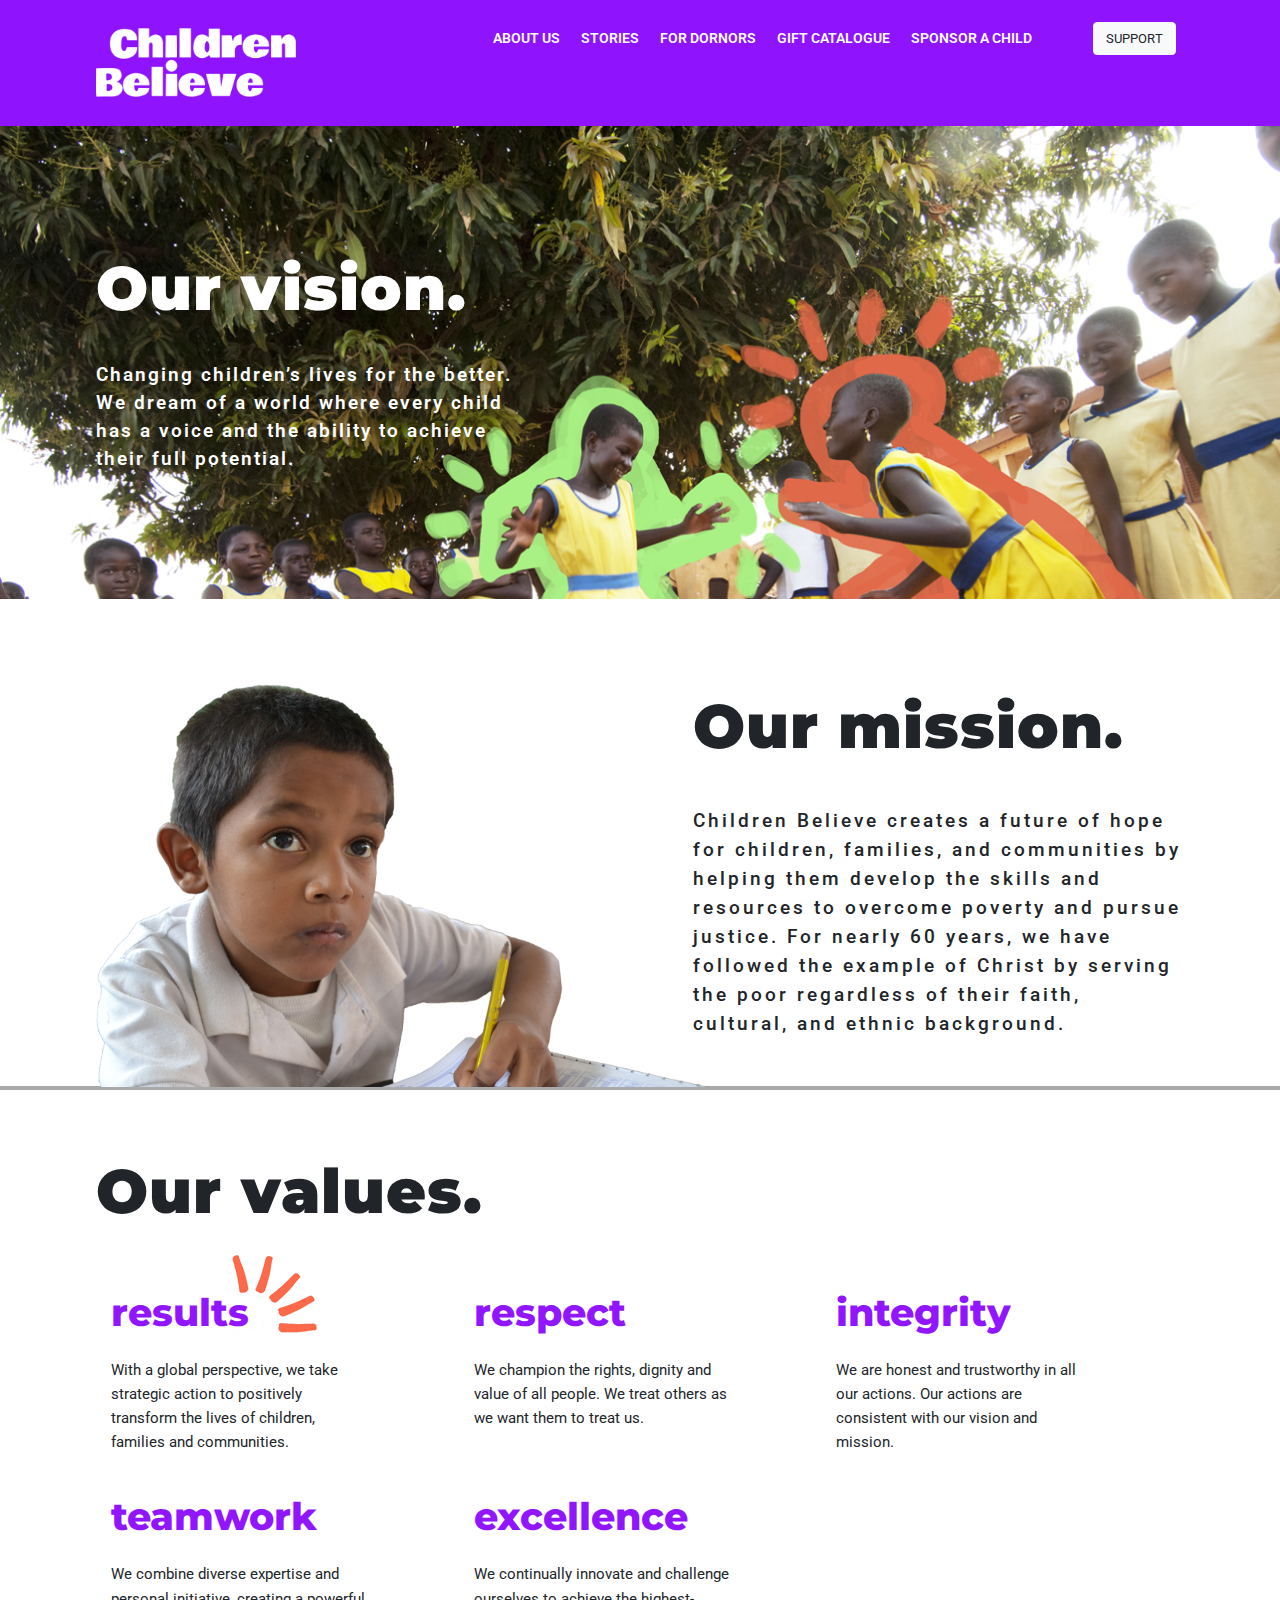
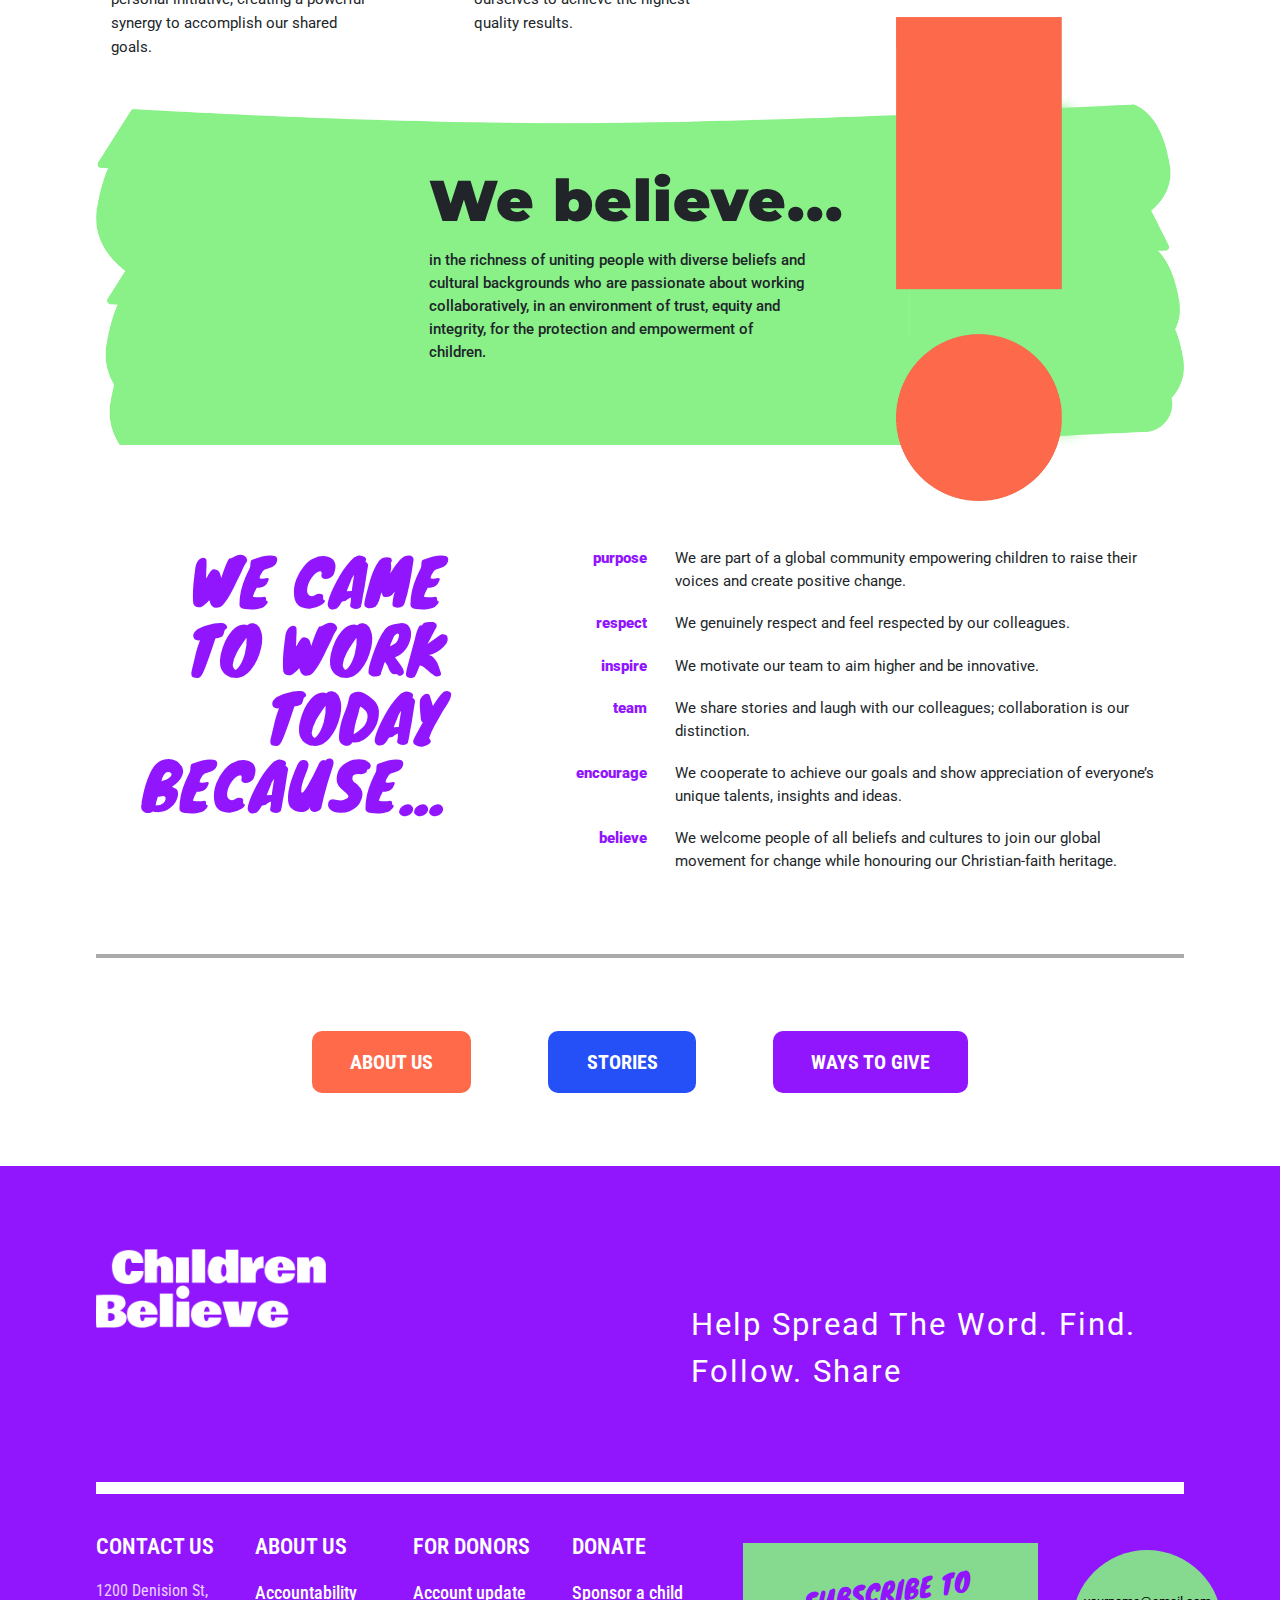
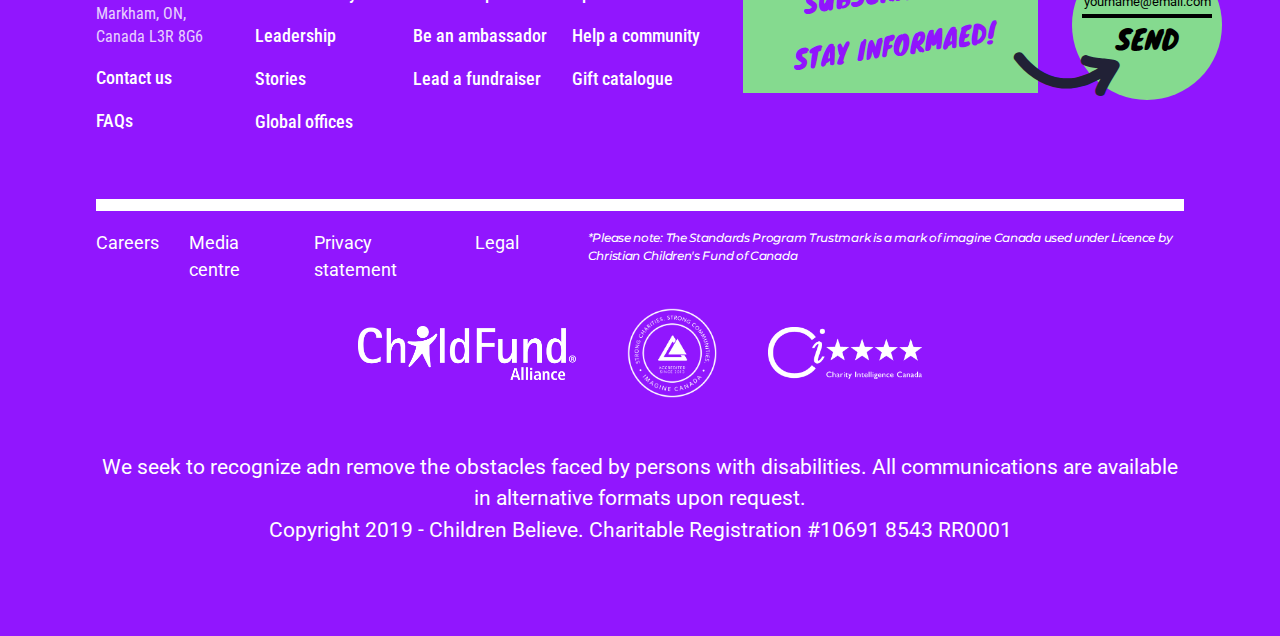
==== commit e64db692: "navbar complete" ====
--- a/pages/mission.html
+++ b/pages/mission.html
@@ -28,59 +28,6 @@
     <!-- header section -->
     <div class="d-flex justify-content-between header-section">
 
-      <!--<div class="logo-part">-->
-      <!--</div>-->
-
-      <!--<div class="navbar-part">-->
-        <!--<nav class="navbar navbar-expand-sm">-->
-          <!--&lt;!&ndash; Links &ndash;&gt;-->
-          <!--<ul class="navbar-nav">-->
-            <!--<li class="nav-item">-->
-              <!--<a class="nav-link" href="#">ABOUT US</a>-->
-            <!--</li>-->
-            <!--<li class="nav-item">-->
-              <!--<a class="nav-link" href="#">STORIES</a>-->
-            <!--</li>-->
-            <!--<li class="nav-item">-->
-              <!--<a class="nav-link" href="#">FOR DONORS</a>-->
-            <!--</li>-->
-            <!--<li class="nav-item">-->
-              <!--<a class="nav-link" href="#">GIFT CATALOGUE</a>-->
-            <!--</li>-->
-            <!--<li class="nav-item">-->
-              <!--<a class="nav-link" href="#">SPONSOR A CHILD</a>-->
-            <!--</li>-->
-          <!--</ul>-->
-          <!--<i class="fas fa-bars" onclick="openNav()"></i>-->
-          <!--<div id="myNav" class="overlay d-md-none d-sm-block">-->
-            <!--<a href="javascript:void(0)" class="closebtn" onclick="closeNav()">&times;</a>-->
-            <!--<div class="overlay-content">-->
-              <!--<a href="#homepage.html">ABOUT US</a>-->
-              <!--<a href="">STORIES</a>-->
-              <!--<a href="">FOR DONORS</a>-->
-              <!--<a href="">GIFT CATALOGUE</a>-->
-              <!--<a href="#sneakers.html">SPONSO A CHILD</a>-->
-            <!--</div>-->
-          <!--</div>-->
-        <!--</nav>-->
-      <!--</div>-->
-
-      <!--<div class="contact-part">-->
-        <!--<i class="fa fa-search"></i>-->
-        <!--<div class="custom-dropdown-menu">-->
-          <!--<div class="input-group mb-3">-->
-            <!--<input type="text" class="form-control" placeholder="Search">-->
-            <!--<div class="input-group-append">-->
-              <!--<button class="btn btn-success" type="submit">Go</button>-->
-            <!--</div>-->
-          <!--</div>-->
-        <!--</div>-->
-
-        <!--<i class="fas fa-shopping-basket"></i>-->
-        <!--<i class="fa fa-phone"></i>-->
-
-        <!--<button  type="button" class="btn btn-light">SUPPORT</button>-->
-      <!--</div>-->
       <div class="custom-container">
         <nav class="navbar navbar-expand-lg navbar-dark static-top custom-navbar">
 
@@ -93,17 +40,22 @@
           <div class="collapse navbar-collapse" id="navbarResponsive">
             <ul class="navbar-nav ml-auto">
               <li class="nav-item active">
-                <a class="nav-link dropdown-toggle" href="#" id="navbardrop" data-toggle="dropdown">
+                <a class="nav-link btn-sub-menu" href="#">
                   ABOUT US
                 </a>
-                <div class="dropdown-menu">
-                  <a class="dropdown-item" href="#">Link 1</a>
-                  <a class="dropdown-item" href="#">Link 2</a>
-                  <a class="dropdown-item" href="#">Link 3</a>
+                <div class="custom-sub-dropdown-menu">
+                  <a class="dropdown-item" href="#">WHO WE ARE</a>
+                  <a class="dropdown-item" href="#">WHERE WE WORK</a>
+                  <a class="dropdown-item" href="#">WHAT WE DO</a>
                 </div>
               </li>
               <li class="nav-item">
-                <a class="nav-link" href="#">STORIES</a>
+                <a class="nav-link btn-sub-menu" href="#">STORIES</a>
+                <div class="custom-sub-dropdown-menu">
+                  <a class="dropdown-item" href="#">WHO WE ARE</a>
+                  <a class="dropdown-item" href="#">WHERE WE WORK</a>
+                  <a class="dropdown-item" href="#">WHAT WE DO</a>
+                </div>
               </li>
               <li class="nav-item">
                 <a class="nav-link" href="#">FOR DORNORS</a>
@@ -116,7 +68,7 @@
               </li>
 
               <!--contact part-->
-              <li class="nav-item">
+              <li class="nav-item contact-part">
                 <a class="nav-link" href="#"><i class="fa fa-search"></i></a>
                 <div class="custom-dropdown-menu">
                   <div class="input-group mb-3">
@@ -127,34 +79,17 @@
                   </div>
                 </div>
               </li>
-              <li class="nav-item">
+              <li class="nav-item contact-part">
                 <a class="nav-link" href="#"><i class="fas fa-shopping-basket"></i></a>
               </li>
-              <li class="nav-item">
+              <li class="nav-item contact-part">
                 <a class="nav-link" href="#"><i class="fa fa-phone"></i></a>
               </li>
-              <li class="nav-item">
+              <li class="nav-item serach-btn-container">
                 <a class="nav-link" href="#"><button  type="button" class="btn btn-light">SUPPORT</button></a>
               </li>
             </ul>
           </div>
-
-            <!--<div class="contact-part">-->
-            <!--<i class="fa fa-search"></i>-->
-            <!--<div class="custom-dropdown-menu">-->
-            <!--<div class="input-group mb-3">-->
-            <!--<input type="text" class="form-control" placeholder="Search">-->
-            <!--<div class="input-group-append">-->
-            <!--<button class="btn btn-success" type="submit">Go</button>-->
-            <!--</div>-->
-            <!--</div>-->
-            <!--</div>-->
-
-            <!--<i class="fas fa-shopping-basket"></i>-->
-            <!--<i class="fa fa-phone"></i>-->
-
-            <!--<button  type="button" class="btn btn-light">SUPPORT</button>-->
-            <!--</div>-->
         </nav>
       </div>
     </div>
@@ -425,8 +360,5 @@
 </body>
 <link href="https://fonts.googleapis.com/css?family=Archivo+Black|Bowlby+One|Bowlby+One+SC|Fjalla+One|IM+Fell+DW+Pica|Knewave|Lato:300,400,700|Montserrat:300,300i,400,400i,500,500i,600,600i,700,700i,800,800i|Roboto+Condensed:300,300i,400,400i,700,700i|Roboto:300,300i,400,400i,500,500i,700,700i,900,900i|Schoolbell&amp;display=swap&amp;subset=latin-ext" rel="stylesheet">
 <link rel="stylesheet" href="https://use.fontawesome.com/releases/v5.8.2/css/all.css" integrity="sha384-oS3vJWv+0UjzBfQzYUhtDYW+Pj2yciDJxpsK1OYPAYjqT085Qq/1cq5FLXAZQ7Ay" crossorigin="anonymous">
-<script src="https://code.jquery.com/jquery-3.3.1.slim.min.js" integrity="sha384-q8i/X+965DzO0rT7abK41JStQIAqVgRVzpbzo5smXKp4YfRvH+8abtTE1Pi6jizo" crossorigin="anonymous"></script>
-<script src="https://stackpath.bootstrapcdn.com/bootstrap/4.3.1/js/bootstrap.min.js" integrity="sha384-JjSmVgyd0p3pXB1rRibZUAYoIIy6OrQ6VrjIEaFf/nJGzIxFDsf4x0xIM+B07jRM" crossorigin="anonymous"></script>
-<script defer="" src="https://i.icomoon.io/public/d51cbecea9/cb-font-icons/svgxuse.js"></script>
 <script src="../js/common.js"></script>
 </html>--- a/css/common.css
+++ b/css/common.css
@@ -40,27 +40,6 @@
   width: 77.6vw;
 }
 
-/*header search dropdown*/
-.custom-dropdown-menu {
-  width: 238px;
-  justify-content: space-between;
-  position: absolute;
-  display: none;
-  margin-left: -35px;
-  margin-top: 71px;
-}
-.custom-dropdown-menu.active {
-  display: block;
-}
-.custom-dropdown-menu button {
-  margin: 0 !important;
-  width: 30px !important;
-  font-size: 16px !important;
-  padding: 5px 43px 0 21px !important;
-  text-align: center;
-  color: white;
-}
-
 /*custom component*/
 .custom-btn-normal {
   border-radius: 10px;
--- a/css/header.css
+++ b/css/header.css
@@ -3,246 +3,105 @@
 
 .header-section {
   background-color: #9013fe;
-  padding: 55px 81px 50px;
+  padding: 0 81px;
   font-size: 1rem;
   color: white;
   align-items: center;
 }
 
-/*.header-section .logo-part {*/
-  /*font-size: 2rem;*/
-  /*font-family: 'Montserrat', sans-serif;*/
-  /*width: 14.6%;*/
-  /*background-image: url('../img/home/logo.png');*/
-  /*background-repeat: no-repeat;*/
-  /*background-size: contain;*/
-  /*height: 86px;*/
-/*}*/
-
-/*.header-section .navbar-part {*/
-  /*width: 60%;*/
-  /*justify-content: center;*/
-  /*display: flex;*/
-/*}*/
-
-/*.header-section .navbar-part .navbar {*/
-  /*font-size: 1.4rem;*/
-  /*width: 100%;*/
-  /*justify-content: flex-end;*/
-  /*padding-top: 1.3rem;*/
-/*}*/
-
-/*.header-section .navbar-part .navbar ul {*/
-  /*width: 100% !important;*/
-  /*justify-content: flex-end;*/
-/*}*/
-
-/*.header-section .navbar-part .navbar ul li {*/
-  /*margin: 0 1.6%;*/
-  /*font-weight: 600;*/
-/*}*/
-
-/*.header-section .navbar-part .navbar ul li a {*/
-  /*color: white;*/
-/*}*/
-
-/*.header-section .fa-bars {*/
-  /*display: none;*/
-/*}*/
-
-/*.header-section .contact-part {*/
-  /*width: 25.9%;*/
-  /*border-left: solid 1px white;*/
-  /*font-size: 29px;*/
-  /*display: flex;*/
-  /*align-items: center;*/
-  /*padding-left: 35px;*/
-  /*font-weight: normal;*/
-  /*padding-top: 10px;*/
-/*}*/
-
-/*.header-section .contact-part i {*/
-  /*margin: 0 14px;*/
-  /*transform: rotate(90deg);*/
-  /*cursor: pointer;*/
-/*}*/
-
-/*.header-section .contact-part .fa-shopping-basket {*/
-  /*font-family: 'icomoon' !important;*/
-  /*transform: none;*/
-/*}*/
-
-/*.header-section .contact-part .fa-shopping-basket:before {*/
-  /*content: "\e95c";*/
-/*}*/
-
-/*.header-section .contact-part button {*/
-  /*margin-left: 30px;*/
-  /*font-size: 30px;*/
-  /*font-weight: 600;*/
-  /*padding: 14px 26px;*/
-  /*color: #9116fe;*/
-/*}*/
-
-/*@media (max-width: 1750px) {*/
-  /*.header-section {*/
-    /*padding: 55px 25px 50px;*/
-  /*}*/
-
-  /*.header-section .navbar-part .navbar ul li a {*/
-    /*padding: 0;*/
-    /*font-size: 18px;*/
-  /*}*/
-
-  /*.header-section .contact-part {*/
-    /*font-size: 20px;*/
-    /*display: flex;*/
-    /*padding-left: 15px;*/
-    /*padding-top: 10px;*/
-  /*}*/
-
-  /*.header-section .contact-part button {*/
-    /*font-weight: 600;*/
-    /*color: #9116fe;*/
-    /*margin-left: 10px;*/
-    /*font-size: 21px;*/
-    /*padding: 10px;*/
-  /*}*/
-/*}*/
-
-/*@media (max-width: 1199px) {*/
-  /*.header-section {*/
-    /*display: block !important;*/
-    /*padding: 20px 20px 20px;*/
-  /*}*/
-
-  /*.header-section .logo-part {*/
-    /*float: left;*/
-    /*font-size: 2rem;*/
-    /*font-family: 'Montserrat', sans-serif;*/
-    /*width: 20%;*/
-    /*background-image: url('../img/home/logo.png');*/
-    /*background-repeat: no-repeat;*/
-    /*background-size: contain;*/
-    /*height: 86px;*/
-    /*position: absolute;*/
-    /*margin-top: 30px;*/
-  /*}*/
-
-  /*.header-section .navbar-part {*/
-    /*display: flex;*/
-    /*width: 80%;*/
-    /*justify-content: center;*/
-    /*float: right;*/
-  /*}*/
-
-  /*.header-section .navbar-part .navbar {*/
-    /*font-size: 1rem;*/
-    /*width: 100%;*/
-    /*justify-content: flex-end;*/
-    /*padding-top: 2rem;*/
-  /*}*/
-
-  /*.header-section .navbar-part .navbar ul {*/
-    /*width: 100% !important;*/
-    /*justify-content: flex-end;*/
-  /*}*/
-
-  /*.header-section .navbar-part .navbar ul li {*/
-    /*margin: 0 1%;*/
-  /*}*/
-
-  /*.header-section .navbar-part .navbar ul li a {*/
-    /*font-size: 15px;*/
-  /*}*/
-/*}*/
-
-/*@media (max-width: 767px) {*/
-  /*.header-section .logo-part {*/
-    /*height: 8vh;*/
-    /*width: 50vw;*/
-    /*position: unset;*/
-    /*margin: 0;*/
-  /*}*/
-
-  /*.header-section .navbar-part {*/
-    /*width: unset;*/
-  /*}*/
-
-  /*.header-section .navbar-part .navbar {*/
-    /*padding: 0;*/
-    /*font-size: 2.4rem;*/
-    /*width: 100% !important;*/
-  /*}*/
-
-  /*.header-section .fa-bars {*/
-    /*display: block;*/
-  /*}*/
-
-  /*.navbar-nav {*/
-    /*display: none;*/
-  /*}*/
-
-  /*.header-section .contact-part {*/
-    /*justify-content: space-between;*/
-  /*}*/
-
-  /*.header-section .contact-part button {*/
-    /*font-size: 16px;*/
-    /*padding: 5px;*/
-  /*}*/
-/*}*/
-
-/*!*mobile header style*!*/
-/*.overlay {*/
-  /*height: 100%;*/
-  /*width: 0;*/
-  /*position: fixed;*/
-  /*z-index: 1;*/
-  /*top: 0;*/
-  /*right: 0;*/
-  /*background-color: #9013fe;*/
-  /*overflow-x: hidden;*/
-  /*transition: 0.5s;*/
-/*}*/
-/*.overlay-content {*/
-  /*position: relative;*/
-  /*top: 19%;*/
-  /*width: 100%;*/
-  /*left: 9%;*/
-/*}*/
-/*.overlay a {*/
-  /*padding: 8px;*/
-  /*font-family: "Roboto", sans-serif;*/
-  /*text-decoration: none;*/
-  /*font-size: 33px;*/
-  /*color: #fff;*/
-  /*font-weight: 700;*/
-  /*display: block;*/
-  /*transition: 0.3s;*/
-/*}*/
-/*.overlay a:hover, .overlay a:focus {*/
-  /*color: #ffb800;*/
-/*}*/
-/*.overlay .closebtn {*/
-  /*position: absolute;*/
-  /*top: 20px;*/
-  /*left: 45px;*/
-  /*font-size: 60px;*/
-/*}*/
-
-/*@media screen and (max-height: 450px) {*/
-  /*.overlay a {*/
-    /*font-size: 20px*/
-  /*}*/
-  /*.overlay .closebtn {*/
-    /*font-size: 40px;*/
-    /*top: 15px;*/
-    /*right: 35px;*/
-  /*}*/
-/*}*/
-
 .custom-navbar {
   width: 100%;
   background: transparent;
+  font-size: 20px;
+  align-items: flex-start;
+  padding: 0;
+}
+.custom-navbar .navbar-brand {
+  padding: 28px 0 29px;
+}
+.custom-navbar .navbar-brand img {
+  width: 200px;
+}
+.custom-navbar ul > li > a {
+  margin-right: 5px;
+  font-size: 14px;
+  font-weight: 600;
+  padding: 28px 5px 13px;
+  max-height: 62px;
+}
+.navbar-dark .navbar-nav .nav-link {
+  color: white;
+}
+.navbar-dark .navbar-nav .nav-link:hover {
+  background-color: white;
+  color: #901bfe;
+}
+.custom-navbar ul li a.active {
+  background-color: white;
+  color: #901bfe !important;
+}
+
+.custom-sub-dropdown-menu {
+  display: none;
+  background-color: white;
+  margin-left: 0;
+  padding: 13px 0;
+}
+.custom-sub-dropdown-menu.active {
+  display: flex;
+  position: absolute;
+}
+.custom-sub-dropdown-menu a {
+  color: #901bfe;
+
+}
+.custom-sub-dropdown-menu a:hover {
+  color: black;
+  text-decoration: underline;
+  background-color: white;
+}
+.contact-part > a {
+  padding: 10px 5px 10px !important;
+  margin-top: 20px !important;
+}
+.serach-btn-container a {
+  padding: 22px 3px !important;
+}
+.serach-btn-container a:hover {
+  background-color: #901bfe !important;
+}
+.serach-btn-container button {
+  font-size: 1vw;
+}
+
+/*header search dropdown*/
+.custom-dropdown-menu {
+  width: 238px;
+  justify-content: space-between;
+  position: absolute;
+  display: none;
+}
+.custom-dropdown-menu.active {
+  display: block;
+  margin-top: 7px;
+}
+.custom-dropdown-menu button {
+  margin: 0 !important;
+  width: 30px !important;
+  font-size: 16px !important;
+  padding: 5px 43px 0 21px !important;
+  text-align: center;
+  color: white;
+}
+
+@media (max-width: 991px) {
+  .custom-navbar {
+    align-items: center;
+  }
+  .custom-navbar ul > li > a {
+    font-size: 20px;
+  }
+  .custom-sub-dropdown-menu {
+    position: unset;
+  }
 }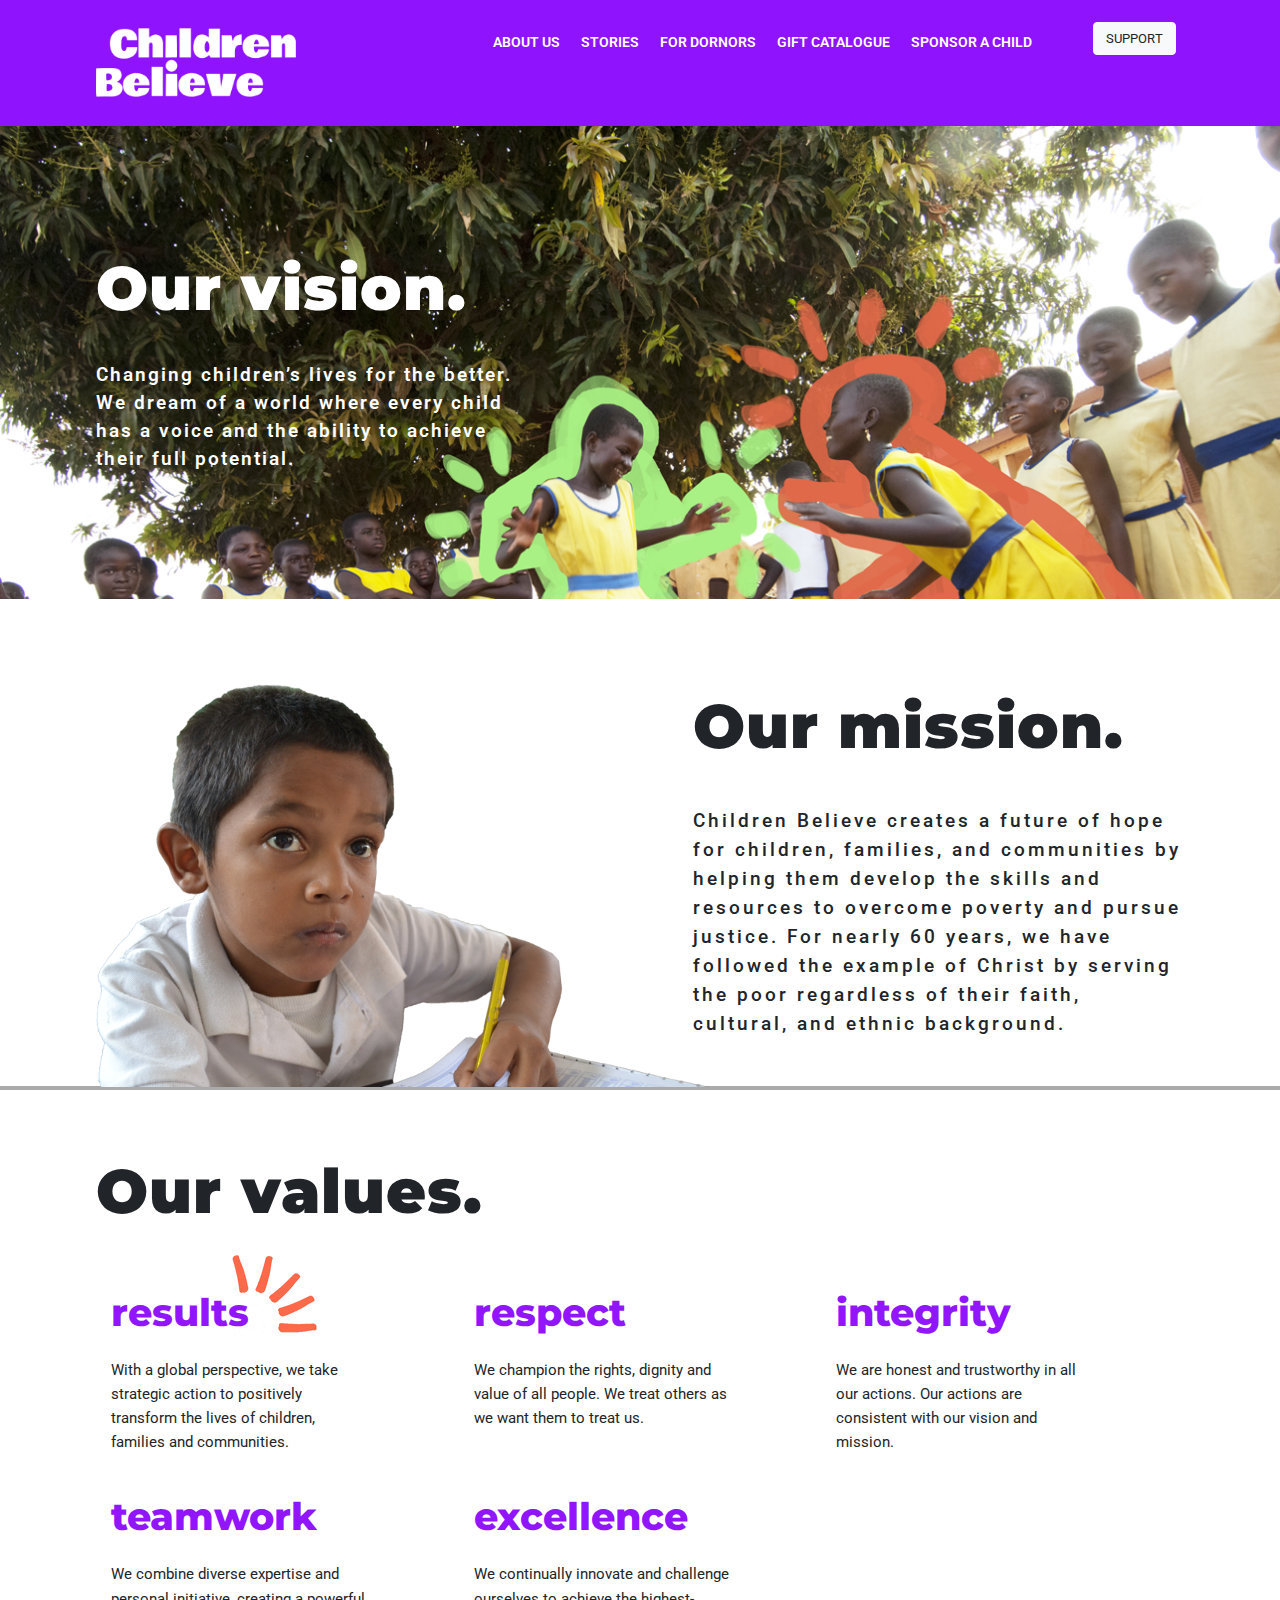
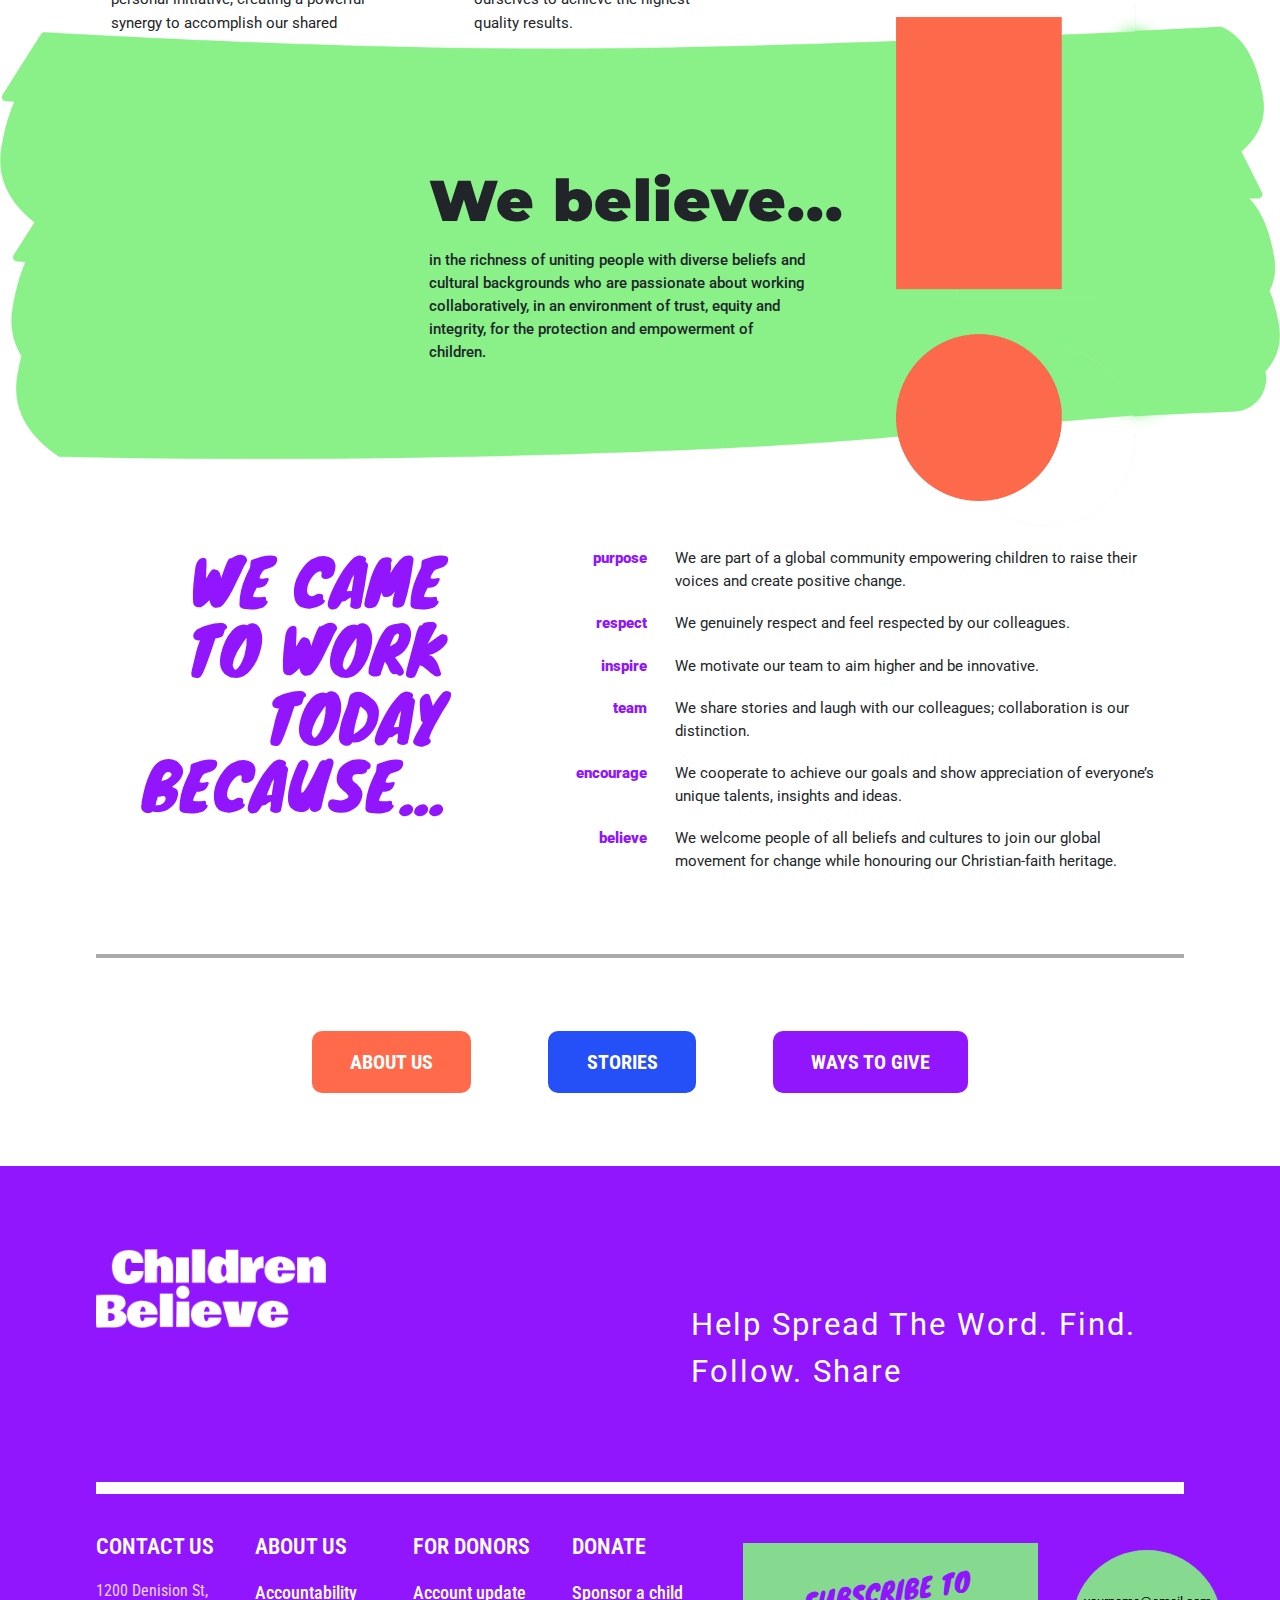
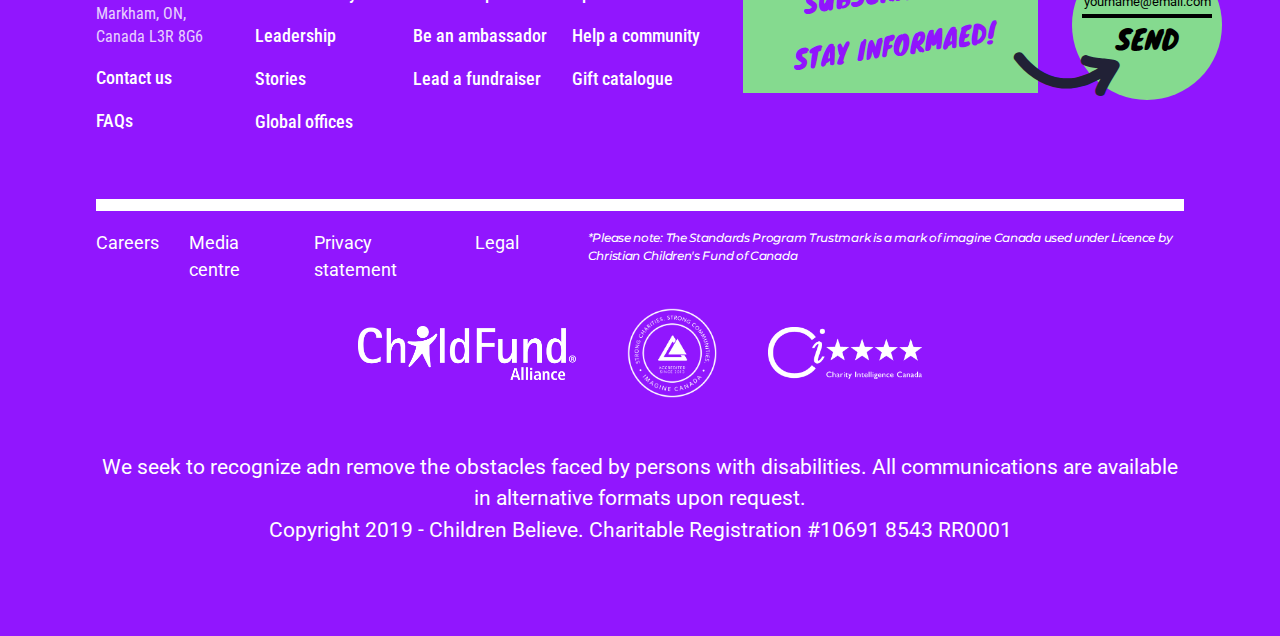
==== commit 31acdc68: "fix issues" ====
--- a/pages/mission.html
+++ b/pages/mission.html
@@ -31,7 +31,7 @@
       <div class="custom-container">
         <nav class="navbar navbar-expand-lg navbar-dark static-top custom-navbar">
 
-          <a class="navbar-brand" href="#">
+          <a class="navbar-brand" href="/pages/mission.html">
             <img src="../img/home/logo.png"/>
           </a>
           <button class="navbar-toggler" type="button" data-toggle="collapse" data-target="#navbarResponsive" aria-controls="navbarResponsive" aria-expanded="false" aria-label="Toggle navigation">
@@ -69,7 +69,7 @@
 
               <!--contact part-->
               <li class="nav-item contact-part">
-                <a class="nav-link" href="#"><i class="fa fa-search"></i></a>
+                <a class="nav-link search-btn" href="#"><i class="fa fa-search"></i></a>
                 <div class="custom-dropdown-menu">
                   <div class="input-group mb-3">
                     <input type="text" class="form-control" placeholder="Search">
@@ -181,8 +181,6 @@
     <!--we believe container-->
     <div class="we-believe-container">
       <div class="custom-container">
-        <!--<img src="../img/mission/mission3.png"/>-->
-        <img src="../img/mission/mission4.png"/>
         <div>
           <h1>We believe...</h1>
           <p>in the richness of uniting people with diverse beliefs
@@ -191,6 +189,8 @@
             equity and integrity, for the protection and
             empowerment of children.</p>
         </div>
+        <img src="../img/mission/mission3.png" class="back-img"/>
+        <img src="../img/mission/mission4.png" class="mark-img"/>
       </div>
     </div>
 
@@ -358,7 +358,7 @@
   </div>
 
 </body>
-<link href="https://fonts.googleapis.com/css?family=Archivo+Black|Bowlby+One|Bowlby+One+SC|Fjalla+One|IM+Fell+DW+Pica|Knewave|Lato:300,400,700|Montserrat:300,300i,400,400i,500,500i,600,600i,700,700i,800,800i|Roboto+Condensed:300,300i,400,400i,700,700i|Roboto:300,300i,400,400i,500,500i,700,700i,900,900i|Schoolbell&amp;display=swap&amp;subset=latin-ext" rel="stylesheet">
-<link rel="stylesheet" href="https://use.fontawesome.com/releases/v5.8.2/css/all.css" integrity="sha384-oS3vJWv+0UjzBfQzYUhtDYW+Pj2yciDJxpsK1OYPAYjqT085Qq/1cq5FLXAZQ7Ay" crossorigin="anonymous">
+<!--<link href="https://fonts.googleapis.com/css?family=Archivo+Black|Bowlby+One|Bowlby+One+SC|Fjalla+One|IM+Fell+DW+Pica|Knewave|Lato:300,400,700|Montserrat:300,300i,400,400i,500,500i,600,600i,700,700i,800,800i|Roboto+Condensed:300,300i,400,400i,700,700i|Roboto:300,300i,400,400i,500,500i,700,700i,900,900i|Schoolbell&amp;display=swap&amp;subset=latin-ext" rel="stylesheet">-->
+<!--<link rel="stylesheet" href="https://use.fontawesome.com/releases/v5.8.2/css/all.css" integrity="sha384-oS3vJWv+0UjzBfQzYUhtDYW+Pj2yciDJxpsK1OYPAYjqT085Qq/1cq5FLXAZQ7Ay" crossorigin="anonymous">-->
 <script src="../js/common.js"></script>
 </html>--- a/css/header.css
+++ b/css/header.css
@@ -26,8 +26,8 @@
   margin-right: 5px;
   font-size: 14px;
   font-weight: 600;
-  padding: 28px 5px 13px;
-  max-height: 62px;
+  padding: 32px 5px 17px;
+  max-height: 70px;
 }
 .navbar-dark .navbar-nav .nav-link {
   color: white;
@@ -53,7 +53,9 @@
 }
 .custom-sub-dropdown-menu a {
   color: #901bfe;
-
+  font-family: "Roboto", sans-serif;
+  font-weight: 600;
+  font-size: 15px;
 }
 .custom-sub-dropdown-menu a:hover {
   color: black;
@@ -63,6 +65,12 @@
 .contact-part > a {
   padding: 10px 5px 10px !important;
   margin-top: 20px !important;
+}
+.contact-part .fa-search {
+  transform: rotate(83deg);
+}
+.contact-part .fa-phone {
+  transform: rotate(95deg);
 }
 .serach-btn-container a {
   padding: 22px 3px !important;
@@ -88,7 +96,7 @@
 .custom-dropdown-menu button {
   margin: 0 !important;
   width: 30px !important;
-  font-size: 16px !important;
+  font-size: 16px;
   padding: 5px 43px 0 21px !important;
   text-align: center;
   color: white;
@@ -104,4 +112,41 @@
   .custom-sub-dropdown-menu {
     position: unset;
   }
+  .custom-sub-dropdown-menu.active {
+    position: unset;
+    display: block;
+    background-color: #901bfe;
+    color: white;
+  }
+  .custom-sub-dropdown-menu a {
+    text-align: center;
+    color: #ccc;
+    font-size: 15px;
+  }
+  .serach-btn-container button {
+    font-size: 20px;
+  }
+
+  .custom-navbar ul > li > a {
+    margin-right: 5px;
+    font-size: 20px;
+    font-weight: 600;
+    padding: 10px;
+    text-align: center;
+  }
+  .contact-part > a {
+    padding: 10px !important;
+  }
+  .serach-btn-container a {
+    padding: 10px !important;
+  }
+  .custom-dropdown-menu {
+    width: 100%;
+  }
+}
+
+@media (max-width: 767px) {
+  .header-section {
+    padding: 0 15px;
+  }
 }--- a/css/footer.css
+++ b/css/footer.css
@@ -360,7 +360,7 @@
 @media (max-width: 767px) {
   /*footer mobile style*/
   .footer-section {
-    margin-top: 30px;
+    margin-top: 0;
   }
 
   .footer-section .footer-top .right-part .icon-container {
--- a/css/mission.css
+++ b/css/mission.css
@@ -109,8 +109,8 @@
 
 /*we believe*/
 .we-believe-container .custom-container {
-  background-image: url("../img/mission/mission3.png");
-  background-size: cover;
+  /*background-image: url("../img/mission/mission3.png");*/
+  /*background-size: cover;*/
   height: 28vw;
   display: flex;
   justify-content: center;
@@ -120,7 +120,15 @@
   width: 33vw;
   margin-top: 1vw;
 }
-.we-believe-container img {
+.we-believe-container > div > div {
+  z-index: 1;
+}
+.we-believe-container .back-img {
+  width: 100%;
+  position: absolute;
+  z-index: 0;
+}
+.we-believe-container .mark-img {
   position: absolute;
   left: 70vw;
   margin-top: -1vw;
@@ -273,21 +281,24 @@
   }
 }
 
-@media (max-width: 767px) {
+@media (max-width: 991px) {
+  .vision-container {
+    height: 390px;
+  }
   .vision-container h1 {
     letter-spacing: 1px;
     font-family: "Montserrat", sans-serif;
-    font-size: 20px;
     font-weight: 900;
-    line-height: 15vw;
     margin-bottom: 1vw;
     margin-top: 1vw;
+    font-size: 45px;
+    line-height: 50px;
+    text-align: center;
   }
   .vision-container p {
-    font-size: 13px;
-    font-weight: 600;
-    letter-spacing: 1px;
-    margin-bottom: 29px;
+    font-size: 1.5rem;
+    letter-spacing: 0;
+    margin: 0;
   }
   .vision-container > div > div {
     width: 100%;
@@ -299,10 +310,10 @@
     height: unset;
   }
   .mission-container p {
-    font-size: 13px;
     font-weight: 500;
-    letter-spacing: 1px;
-    margin-bottom: 0;
+    font-size: 1.5rem;
+    letter-spacing: 0;
+    margin: 0;
   }
   .mission-container .custom-container{
     display: block !important;
@@ -310,7 +321,7 @@
   .mission-container .custom-container img {
     position: unset;
     display: block;
-    width: 100vw;
+    width: 95vw;
   }
   .mission-container .custom-container .left-part {
     display: none;
@@ -324,10 +335,13 @@
     margin-bottom: 10px;
     margin-top: 10px;
     line-height: 10vw;
-    font-size: 20px;
+    font-size: 45px;
   }
 
   /*values container*/
+  .values-container {
+    margin-top: 50px;
+  }
   .values-container .custom-container {
     padding: 0 2vw;
     text-align: center;
@@ -344,28 +358,34 @@
   .values-container h1 {
     letter-spacing: 1px;
     font-family: "Montserrat", sans-serif;
-    font-size: 20px;
+    font-size: 45px;
     font-weight: 900;
     line-height: 10vw;
     margin-bottom: 20px;
   }
   .values-content-container span {
-    font-size: 12px;
+    font-weight: 500;
+    font-size: 1.5rem;
+    letter-spacing: 0;
+    margin: 0;
   }
   .values-content-container .values-title {
     margin-bottom: 0;
     font-family: "Montserrat", sans-serif;
-    font-size: 15px;
+    font-size: 2rem;
     font-weight: 800;
     line-height: 6vw;
     color: #9116fe;
   }
 
   /*we believe*/
-  .we-believe-container img {
+  .we-believe-container {
+    margin-top: 50px;
+  }
+  .we-believe-container .mark-img {
     position: absolute;
     left: 83vw;
-    margin-top: 1vw;
+    margin-top: -2vw;
     width: 13vw;
   }
   .we-believe-container .custom-container > div {
@@ -375,24 +395,36 @@
   .we-believe-container h1 {
     letter-spacing: 0;
     font-family: "Montserrat", sans-serif;
-    font-size: 4.5vw;
+    font-size: 38px;
     font-weight: 900;
     line-height: 10vw;
     margin-bottom: 0;
   }
   .we-believe-container p {
-    font-size: 11px;
-    font-weight: 500;
-    width: 90%;
-    line-height: 13px;
+    font-size: 24px;
+    line-height: 25px;
   }
   .today-aims-container .right-part .aim-content {
     font-size: 12px;
   }
 
   /*today aims*/
+  .today-aims-container {
+    margin-top: 50px;
+  }
+  .today-aims-container .left-part {
+    font-size: 45px;
+    line-height: 43px;
+  }
   .today-aims-container .right-part .aim-heading {
-    font-size: 12px;
+    font-weight: 500;
+    font-size: 1.3rem;
+    letter-spacing: 0;
+  }
+  .today-aims-container .right-part .aim-content {
+    font-weight: 500;
+    font-size: 1.3rem;
+    letter-spacing: 0;
   }
 
   /*help buttons*/
@@ -405,8 +437,10 @@
   }
   .help-buttons-container .custom-container button {
     margin: 0 3vw;
-    padding: 1.5vw 3vw;
+    padding: 10px 20px;
     border: none;
+    font-size: 20px;
+    font-weight: 600;
   }
   .help-buttons-container .custom-container button:first-child {
     background-color: rgb(256, 106, 75);
@@ -417,4 +451,18 @@
   .help-buttons-container .custom-container button:nth-child(3) {
     background-color: #9116fe;
   }
+}
+
+@media (max-width: 767px) {
+  .we-believe-container p {
+    width: 95%;
+    line-height: 17px;
+    font-weight: 500;
+    font-size: 1rem;
+    letter-spacing: 0;
+    margin: 0;
+  }
+  .we-believe-container .back-img {
+    height: 265px;
+  }
 }